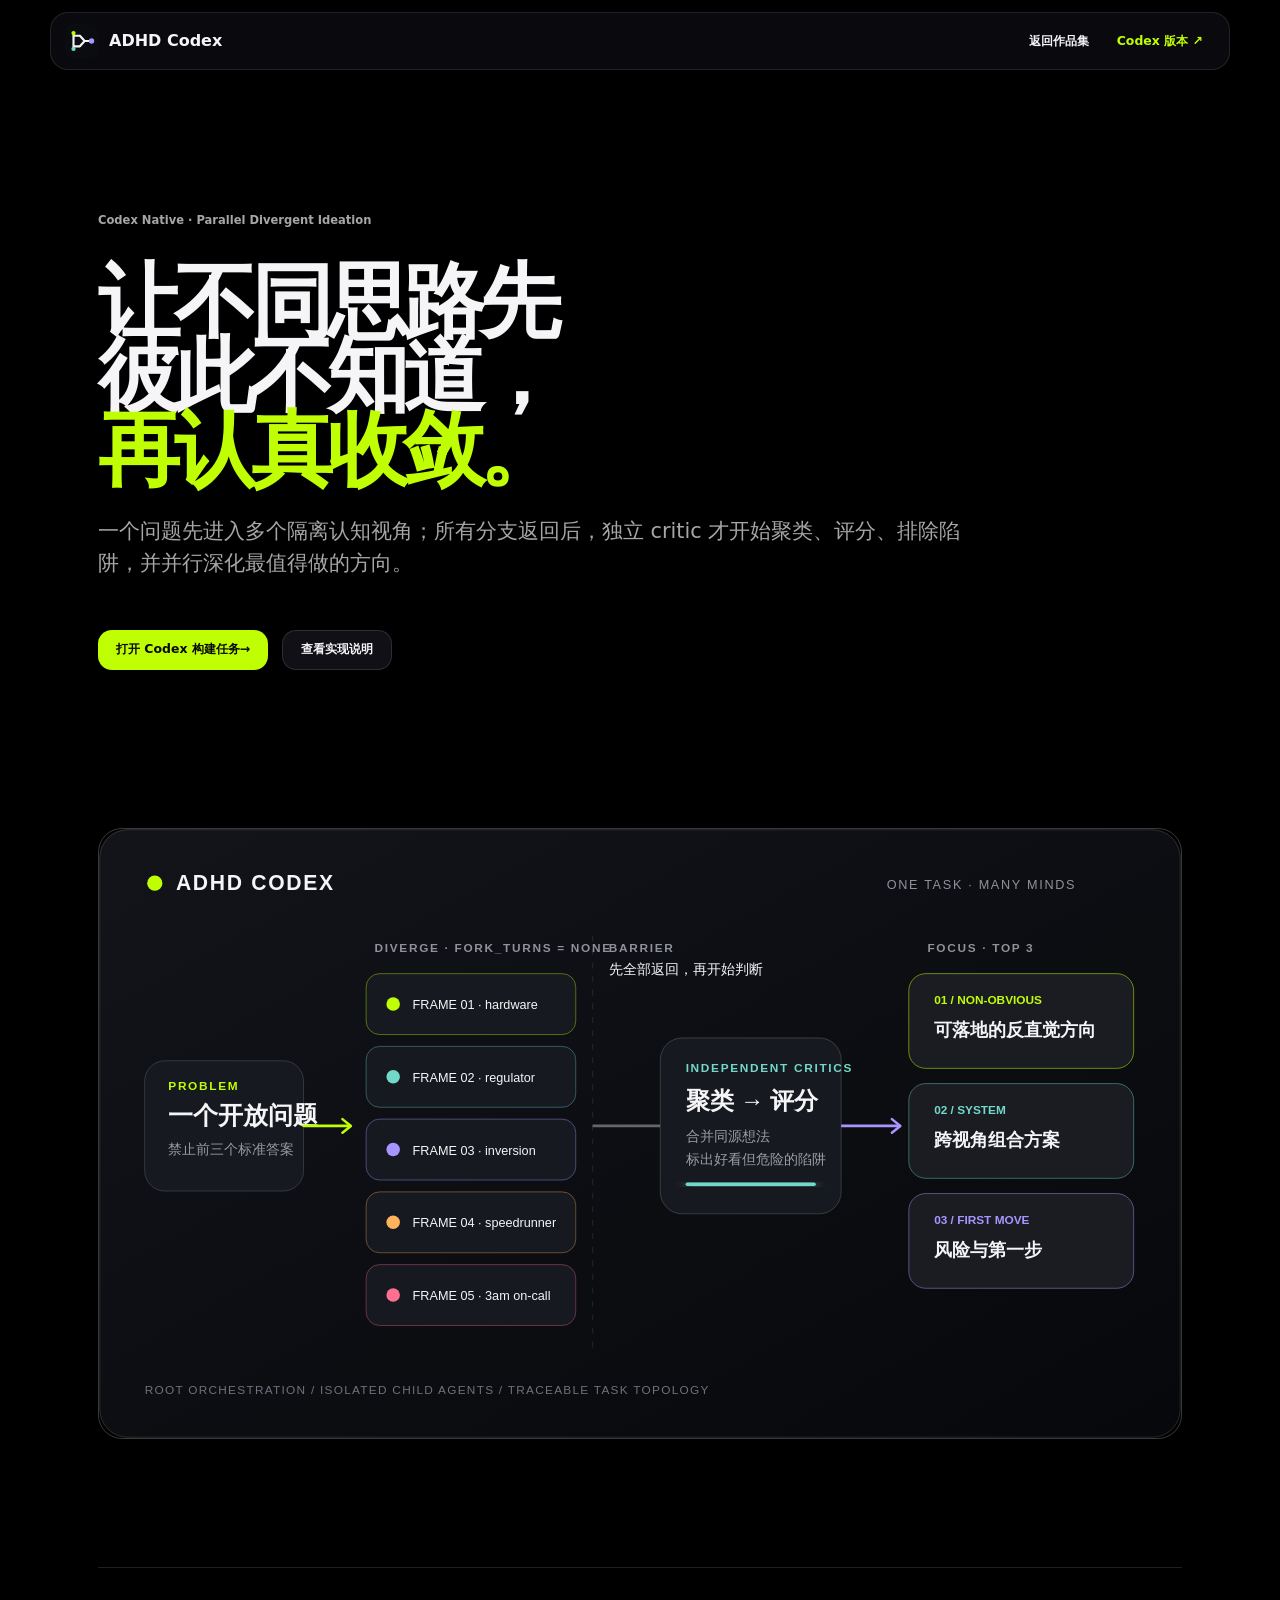
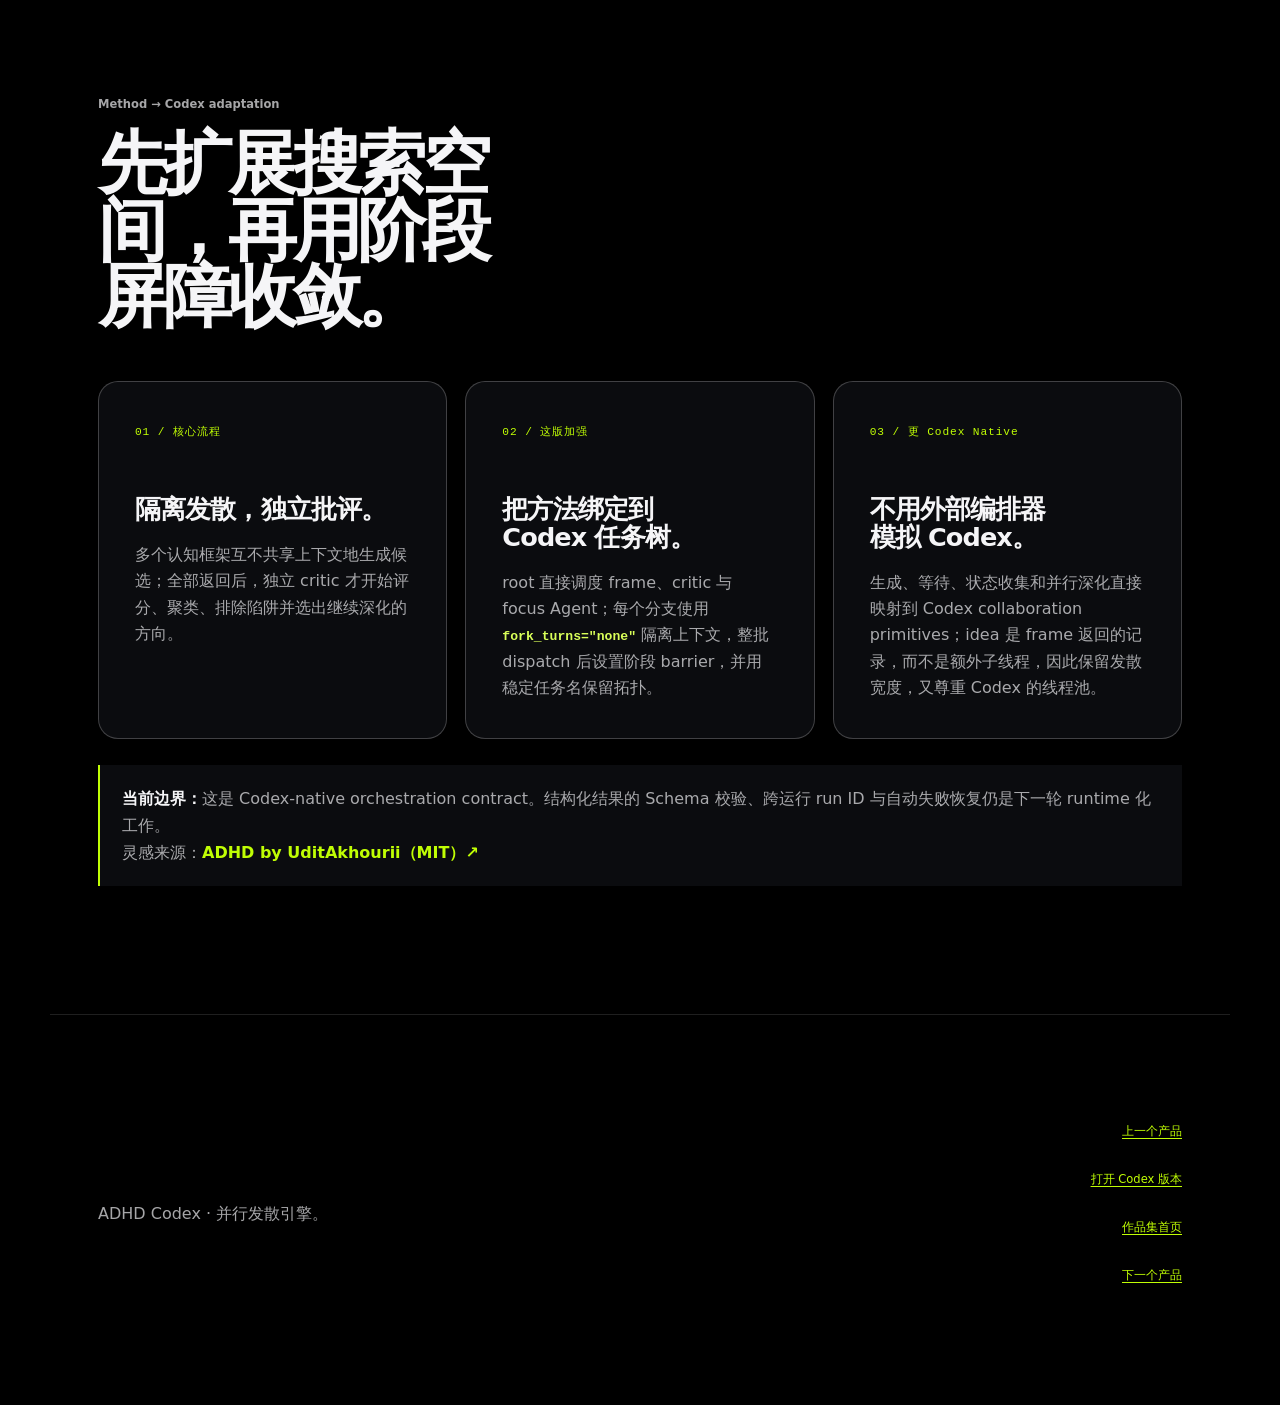
==== adhd-codex.html @ 8009f8e0 "Add ADHD Codex and reorder the portfolio" ====
<!doctype html>
<html lang="zh-CN">
<head>
  <meta charset="utf-8">
  <meta name="viewport" content="width=device-width, initial-scale=1">
  <meta name="description" content="ADHD Codex：把并行发散方法绑定到 Codex collaboration runtime 的原生 Skill。">
  <meta name="theme-color" content="#000000">
  <title>ADHD Codex｜并行发散引擎</title>
  <link rel="icon" href="assets/adhd-codex-logo.svg" type="image/svg+xml">
  <link rel="stylesheet" href="assets/portfolio-home.css?v=portfolio-adhd-1">
</head>
<body class="product-detail-page skill-product-page" data-story-product="adhd-codex">
  <a class="skip-link" href="#main-content">跳到主要内容</a>
  <header class="site-header" aria-label="主导航">
    <a class="product-brand" href="index.html#adhd-codex"><img src="assets/adhd-codex-logo.svg" width="34" height="34" alt=""><span>ADHD Codex</span></a>
    <nav class="site-nav"><a href="index.html#adhd-codex">返回作品集</a><a class="detail-launch" href="codex://threads/019fb10e-864d-7830-8f94-5d5882bc6954">Codex 版本 ↗</a></nav>
  </header>

  <main class="product-detail-main" id="main-content" tabindex="-1">
    <section class="product-detail-hero">
      <p class="section-index">Codex Native · Parallel Divergent Ideation</p>
      <h1>让不同思路先彼此不知道，<em>再认真收敛。</em></h1>
      <p class="product-detail-lead">一个问题先进入多个隔离认知视角；所有分支返回后，独立 critic 才开始聚类、评分、排除陷阱，并并行深化最值得做的方向。</p>
      <div class="product-detail-actions"><a class="primary-action" href="codex://threads/019fb10e-864d-7830-8f94-5d5882bc6954">打开 Codex 构建任务 <span aria-hidden="true">→</span></a><a class="secondary-action" href="#origin">查看实现说明</a></div>
    </section>

    <section class="skill-detail-visual-wrap" aria-label="ADHD Codex 运行拓扑">
      <img class="skill-detail-visual" src="assets/products/adhd-codex-product.svg" width="1280" height="720" alt="一个问题被分发到五个隔离认知视角，再由独立 critic 聚类评分并深化 Top 3 的运行拓扑">
    </section>

    <section class="product-shot-sequence" id="origin" aria-labelledby="adhd-origin-title">
      <p class="section-index">Method → Codex adaptation</p>
      <h2 id="adhd-origin-title">先扩展搜索空间，再用阶段屏障收敛。</h2>
      <div class="skill-principle-grid">
        <article class="skill-principle-card"><span>01 / 核心流程</span><h3>隔离发散，独立批评。</h3><p>多个认知框架互不共享上下文地生成候选；全部返回后，独立 critic 才开始评分、聚类、排除陷阱并选出继续深化的方向。</p></article>
        <article class="skill-principle-card"><span>02 / 这版加强</span><h3>把方法绑定到 Codex 任务树。</h3><p>root 直接调度 frame、critic 与 focus Agent；每个分支使用 <code>fork_turns="none"</code> 隔离上下文，整批 dispatch 后设置阶段 barrier，并用稳定任务名保留拓扑。</p></article>
        <article class="skill-principle-card"><span>03 / 更 Codex Native</span><h3>不用外部编排器模拟 Codex。</h3><p>生成、等待、状态收集和并行深化直接映射到 Codex collaboration primitives；idea 是 frame 返回的记录，而不是额外子线程，因此保留发散宽度，又尊重 Codex 的线程池。</p></article>
      </div>
      <p class="adaptation-boundary"><strong>当前边界：</strong>这是 Codex-native orchestration contract。结构化结果的 Schema 校验、跨运行 run ID 与自动失败恢复仍是下一轮 runtime 化工作。<br><span>灵感来源：<a class="inline-source-link" href="https://github.com/UditAkhourii/adhd" target="_blank" rel="noreferrer">ADHD by UditAkhourii（MIT）↗</a></span></p>
    </section>
  </main>

  <footer class="site-footer compact-footer"><p>ADHD Codex · 并行发散引擎。</p><nav class="footer-links"><a href="goal-signal.html">上一个产品</a><a href="codex://threads/019fb10e-864d-7830-8f94-5d5882bc6954">打开 Codex 版本</a><a href="index.html#adhd-codex">作品集首页</a><a href="sculptor-skill.html">下一个产品</a></nav></footer>
</body>
</html>
---- assets/portfolio-home.css ----
:root {
  color-scheme: light;
  --bg: #d8e9f5;
  --bg-soft: #c7dce9;
  --surface: rgba(239, 247, 251, 0.82);
  --surface-solid: #f5fafc;
  --fg: #161813;
  --muted: #4e5a60;
  --line: rgba(22, 24, 19, 0.18);
  --line-strong: rgba(22, 24, 19, 0.46);
  --acid: #c9f43a;
  --cobalt: #5367f2;
  --coral: #ef6b55;
  --amber: #f1bd43;
  --danger: #b34232;
  --shadow: 0 24px 70px rgba(27, 29, 23, 0.13);
  --grid-max: 1480px;
  --gutter: clamp(16px, 2.2vw, 34px);
  --header-height: 72px;
  --font-display: "PingFang SC", "Microsoft YaHei", "Arial Narrow", "Avenir Next Condensed", "Helvetica Neue", Arial, sans-serif;
  --font-body: "PingFang SC", "Microsoft YaHei", "Avenir Next", "Helvetica Neue", Arial, sans-serif;
  --font-mono: "SFMono-Regular", "PingFang SC", Consolas, "Liberation Mono", monospace;
  --ease-out: cubic-bezier(0.22, 1, 0.36, 1);
}

html[data-theme="dark"] {
  color-scheme: dark;
  --bg: #11140f;
  --bg-soft: #1a1e17;
  --surface: rgba(24, 29, 22, 0.82);
  --surface-solid: #191d16;
  --fg: #f1f0e9;
  --muted: #b1b6aa;
  --line: rgba(241, 240, 233, 0.17);
  --line-strong: rgba(241, 240, 233, 0.48);
  --acid: #c0fe04;
  --cobalt: #7e8dff;
  --coral: #ff8068;
  --amber: #ffd26a;
  --danger: #ff9b87;
  --shadow: 0 24px 80px rgba(0, 0, 0, 0.38);
}

*,
*::before,
*::after {
  box-sizing: border-box;
}

html {
  min-width: 320px;
  scroll-behavior: smooth;
  scroll-padding-top: calc(var(--header-height) + 24px);
}

body {
  min-width: 320px;
  min-height: 100vh;
  margin: 0;
  overflow-x: clip;
  background: var(--bg);
  color: var(--fg);
  font-family: var(--font-body);
  font-size: 16px;
  line-height: 1.6;
  -webkit-font-smoothing: antialiased;
  text-rendering: optimizeLegibility;
}

body::before {
  position: fixed;
  z-index: -1;
  inset: 0;
  background-image:
    linear-gradient(var(--line) 1px, transparent 1px),
    linear-gradient(90deg, var(--line) 1px, transparent 1px);
  background-size: 8.333vw 8.333vw;
  content: "";
  opacity: 0.34;
  pointer-events: none;
}

a {
  color: inherit;
  text-decoration-thickness: 1px;
  text-underline-offset: 0.24em;
}

button {
  border: 0;
  background: transparent;
  color: inherit;
  font: inherit;
}

button,
a {
  touch-action: manipulation;
}

a:focus-visible,
button:focus-visible {
  outline: 3px solid var(--cobalt);
  outline-offset: 3px;
}

img {
  display: block;
  max-width: 100%;
}

h1,
h2,
h3,
p {
  margin-top: 0;
}

h1,
h2,
h3 {
  text-wrap: balance;
}

p,
li {
  text-wrap: pretty;
}

.skip-link {
  position: fixed;
  z-index: 100;
  top: 10px;
  left: 10px;
  min-height: 44px;
  padding: 10px 14px;
  background: var(--fg);
  color: var(--bg);
  font-family: var(--font-mono);
  transform: translateY(-140%);
  transition: transform 160ms var(--ease-out);
}

.skip-link:focus {
  transform: translateY(0);
}

.effect-layer {
  position: fixed;
  z-index: 0;
  inset: 0;
  overflow: hidden;
  pointer-events: none;
}

#evidence-canvas {
  display: block;
  width: 100%;
  height: 100%;
  opacity: 0.58;
  transition: opacity 400ms ease;
}

.loading-overlay {
  position: fixed;
  z-index: 90;
  inset: 0;
  display: grid;
  place-content: center;
  gap: 12px;
  background: var(--bg);
  color: var(--fg);
  transition: opacity 360ms var(--ease-out), visibility 360ms ease;
}

.loading-overlay.is-hidden {
  visibility: hidden;
  opacity: 0;
}

.loading-label {
  font-family: var(--font-mono);
  font-size: 0.7rem;
  letter-spacing: 0.12em;
  text-transform: uppercase;
}

.loading-track {
  display: block;
  width: min(190px, 52vw);
  height: 7px;
  overflow: hidden;
  background: var(--line);
}

.loading-track > span {
  display: block;
  width: 0;
  height: 100%;
  background: var(--fg);
  transition: width 480ms var(--ease-out);
}

.site-header,
main,
.site-footer {
  position: relative;
  z-index: 2;
}

.site-header {
  position: fixed;
  z-index: 50;
  top: 0;
  left: 50%;
  display: grid;
  width: min(100%, var(--grid-max));
  min-height: var(--header-height);
  grid-template-columns: auto minmax(0, 1fr) auto;
  gap: 18px;
  align-items: start;
  padding: 12px var(--gutter);
  background: linear-gradient(180deg, color-mix(in srgb, var(--bg) 82%, transparent), transparent);
  transform: translateX(-50%);
  pointer-events: none;
}

.brand,
.site-nav,
.hud {
  pointer-events: auto;
}

.brand,
.site-nav a,
.hud-button,
.hud-readout,
.primary-action,
.secondary-action {
  min-height: 44px;
  font-family: var(--font-mono);
  font-size: 0.73rem;
  font-weight: 700;
  letter-spacing: 0.08em;
  line-height: 1.2;
  text-transform: uppercase;
}

.brand {
  display: inline-flex;
  gap: 9px;
  align-items: center;
  padding: 12px 10px;
  text-decoration: none;
}

.brand-signal {
  width: 9px;
  height: 9px;
  background: var(--acid);
  border: 1px solid var(--fg);
  border-radius: 50%;
  box-shadow: 0 0 0 5px color-mix(in srgb, var(--acid) 22%, transparent);
}

.brand-logo {
  width: 28px;
  height: 28px;
  flex: 0 0 auto;
  border-radius: 8px;
}

.site-nav,
.hud {
  display: flex;
  flex-wrap: wrap;
  gap: 4px;
}

.site-nav {
  justify-content: center;
}

.site-nav a,
.hud-button,
.hud-readout {
  display: inline-flex;
  align-items: center;
  justify-content: center;
  padding: 11px 10px;
  text-decoration: none;
}

.hud {
  justify-content: flex-end;
}

.hud-readout {
  color: var(--muted);
  white-space: nowrap;
}

.dotted-frame {
  position: relative;
}

.dotted-frame::before {
  position: absolute;
  inset: 0;
  border: 1px dashed transparent;
  content: "";
  pointer-events: none;
  transition: border-color 180ms ease, background-color 180ms ease;
}

.dotted-frame:focus-visible::before {
  border-color: var(--line-strong);
}

main {
  width: min(100%, var(--grid-max));
  margin-inline: auto;
  padding-inline: var(--gutter);
}

.hero,
.truth-section,
.projects-section,
.capability-section,
.method-section,
.boundary-section {
  content-visibility: auto;
  contain-intrinsic-size: auto 980px;
}

.hero {
  position: relative;
  display: grid;
  min-height: 100svh;
  grid-template-columns: repeat(12, minmax(0, 1fr));
  height: 100svh;
  min-height: 780px;
  grid-template-rows: minmax(200px, 24vh) minmax(300px, 34vh) minmax(210px, 1fr) 28px;
  gap: 0 16px;
  padding-top: calc(var(--header-height) + 14px);
  padding-bottom: 12px;
  border-bottom: 1px solid var(--line-strong);
}

.hero-top-grid {
  display: grid;
  grid-column: 1 / -1;
  grid-row: 1;
  grid-template-columns: repeat(12, minmax(0, 1fr));
  gap: 16px;
  padding-top: 12px;
  border-bottom: 1px solid var(--line);
}

.hero-role {
  grid-column: 1 / span 4;
}

.hero-principle {
  grid-column: 5 / span 4;
}

.hero-intro {
  grid-column: 9 / -1;
}

.hero-role-title {
  margin: 0;
  font-size: clamp(1.25rem, 2vw, 2rem);
  font-weight: 700;
  letter-spacing: -0.04em;
  line-height: 1.08;
}

.hero-principle p,
.hero-intro > p {
  max-width: 34ch;
  margin: 0;
  font-family: var(--font-mono);
  font-size: clamp(0.76rem, 1.15vw, 1rem);
  line-height: 1.48;
}

.hero-facts {
  display: flex;
  flex-wrap: wrap;
  gap: 6px 12px;
  margin-top: 18px;
  font-family: var(--font-mono);
  font-size: 0.62rem;
  font-weight: 800;
  letter-spacing: 0.06em;
  text-transform: uppercase;
}

.hero-object-label {
  display: flex;
  grid-column: 5 / span 4;
  grid-row: 2;
  align-self: start;
  justify-content: space-between;
  padding-top: 10px;
  color: var(--muted);
  font-family: var(--font-mono);
  font-size: 0.58rem;
  letter-spacing: 0.07em;
  text-transform: uppercase;
}

.hero-manifesto {
  grid-column: 1 / span 7;
  grid-row: 3;
  align-self: start;
  padding-top: 0;
}

.hero-manifesto h1 {
  max-width: none;
  margin-top: 12px;
  font-size: clamp(4.8rem, 7.1vw, 7.3rem);
  line-height: 0.76;
}

.hero-manifesto h1 em {
  color: var(--acid);
  font-style: normal;
}

.hero-action-row {
  position: absolute;
  right: 0;
  bottom: 42px;
  display: block;
  margin: 0;
}

.hero-action-row > p {
  display: none;
}

.hero-action-row .hero-actions {
  margin: 0;
}

.hero-foot {
  display: flex;
  grid-column: 1 / -1;
  grid-row: 4;
  justify-content: space-between;
  align-items: end;
  padding-top: 6px;
  color: var(--muted);
  font-family: var(--font-mono);
  font-size: 0.58rem;
  letter-spacing: 0.08em;
  text-transform: uppercase;
}

.eyebrow,
.section-index,
.evidence-id,
.project-topline,
.capability-card > span,
.method-list > li > span,
.truth-label {
  font-family: var(--font-mono);
  text-transform: uppercase;
}

.eyebrow,
.section-index {
  margin-bottom: 18px;
  color: var(--muted);
  font-size: 0.72rem;
  font-weight: 700;
  letter-spacing: 0.1em;
  line-height: 1.45;
}

.evidence-line {
  display: flex;
  flex-wrap: wrap;
  gap: 7px;
  align-items: center;
}

.truth-label,
.evidence-id {
  display: inline-flex;
  min-height: 30px;
  align-items: center;
  padding: 6px 9px;
  border: 1px solid var(--line);
  font-size: 0.62rem;
  font-weight: 800;
  letter-spacing: 0.08em;
  line-height: 1.2;
}

.truth-label[data-kind="verified"] {
  background: var(--acid);
  border-color: var(--fg);
  color: #161813;
}

.truth-label[data-kind="synthetic"] {
  background: var(--cobalt);
  border-color: var(--cobalt);
  color: white;
}

.truth-label[data-kind="limitation"] {
  background: color-mix(in srgb, var(--coral) 18%, var(--surface-solid));
  border-color: var(--coral);
  color: var(--fg);
}

.evidence-id {
  color: var(--muted);
}

h1,
h2,
.footer-title {
  margin-bottom: 0;
  font-family: var(--font-display);
  font-weight: 900;
  letter-spacing: -0.065em;
  line-height: 0.86;
  text-transform: uppercase;
}

h1 {
  max-width: 14ch;
  font-size: clamp(4.2rem, 8.7vw, 9.5rem);
}

h2 {
  max-width: 12ch;
  font-size: clamp(3rem, 7.2vw, 7.4rem);
}

h3 {
  margin-bottom: 0;
  font-family: var(--font-display);
  font-size: clamp(1.55rem, 2.5vw, 2.4rem);
  letter-spacing: -0.04em;
  line-height: 0.98;
  text-transform: uppercase;
}

.hero-actions,
.boundary-links {
  display: flex;
  flex-wrap: wrap;
  gap: 10px;
  margin-top: 26px;
}

.primary-action,
.secondary-action {
  display: inline-flex;
  align-items: center;
  padding: 12px 15px;
  text-decoration: none;
}

.primary-action {
  background: var(--fg);
  color: var(--bg);
}

.secondary-action {
  background: var(--acid);
  border: 1px solid var(--fg);
  color: #161813;
  backdrop-filter: blur(12px);
}

.truth-section,
.projects-section,
.capability-section,
.method-section,
.boundary-section {
  display: grid;
  grid-template-columns: repeat(12, minmax(0, 1fr));
  gap: 16px;
  padding-block: clamp(90px, 13vw, 190px);
  border-bottom: 1px solid var(--line-strong);
}

.section-heading {
  grid-column: 1 / span 6;
}

.section-heading > p:last-child {
  max-width: 60ch;
  margin: 26px 0 0;
  color: var(--muted);
  font-size: 1.05rem;
}

.truth-grid {
  display: grid;
  grid-column: 7 / -1;
  grid-template-columns: repeat(3, minmax(0, 1fr));
  gap: 10px;
}

.truth-card {
  min-height: 260px;
  padding: 16px;
  background: var(--surface);
  border-top: 1px solid var(--line-strong);
  backdrop-filter: blur(14px);
}

.truth-card h3 {
  margin-top: 38px;
  font-size: 1.35rem;
}

.truth-card p {
  margin: 14px 0 0;
  color: var(--muted);
  font-size: 0.9rem;
}

.project-heading {
  grid-column: 1 / span 7;
}

.project-grid {
  display: grid;
  grid-column: 1 / -1;
  grid-template-columns: repeat(12, minmax(0, 1fr));
  gap: clamp(18px, 3.2vw, 44px) 16px;
  margin-top: 46px;
}

.project-card {
  --tilt-x: 0deg;
  --tilt-y: 0deg;
  --lift: 0px;
  grid-column: span 6;
  overflow: hidden;
  background: color-mix(in srgb, var(--surface-solid) 88%, transparent);
  border-top: 1px solid var(--line-strong);
  box-shadow: var(--shadow);
  transform: perspective(1100px) rotateX(var(--tilt-x)) rotateY(var(--tilt-y)) translateY(var(--lift));
  transform-style: preserve-3d;
  transition: transform 240ms var(--ease-out), border-color 180ms ease;
  backdrop-filter: blur(16px);
}

.project-card:nth-child(2),
.project-card:nth-child(4) {
  margin-top: 0;
}

.project-card[data-group="0"] { --project-color: var(--acid); }
.project-card[data-group="1"] { --project-color: var(--cobalt); }
.project-card[data-group="2"] { --project-color: var(--coral); }
.project-card[data-group="3"] { --project-color: var(--amber); }

.project-image-link {
  display: block;
  overflow: hidden;
  aspect-ratio: 16 / 10;
  background: var(--bg-soft);
}

.project-image-link img {
  width: 100%;
  height: 100%;
  object-fit: cover;
  transition: transform 520ms var(--ease-out), filter 300ms ease;
}

.project-body {
  position: relative;
  padding: clamp(18px, 2.8vw, 36px);
  border-top: 7px solid var(--project-color);
}

.project-topline {
  display: flex;
  justify-content: space-between;
  gap: 12px;
  margin-bottom: 24px;
  color: var(--muted);
  font-size: 0.68rem;
  font-weight: 800;
  letter-spacing: 0.07em;
}

.project-node {
  color: var(--fg);
  white-space: nowrap;
}

.project-repo {
  margin: 0 0 8px;
  color: var(--muted);
  font-family: var(--font-mono);
  font-size: 0.66rem;
  letter-spacing: 0.04em;
}

.project-question {
  max-width: 56ch;
  margin: 20px 0 16px;
  font-size: 1.08rem;
  font-weight: 700;
  line-height: 1.45;
}

.project-body > p:not(.project-question) {
  max-width: 62ch;
  margin: 18px 0 0;
  color: var(--muted);
}

.project-proof {
  margin: 24px 0 0;
  border-top: 1px solid var(--line);
}

.project-proof > div {
  display: grid;
  grid-template-columns: 108px minmax(0, 1fr);
  gap: 14px;
  padding-block: 13px;
  border-bottom: 1px solid var(--line);
}

.project-proof dt {
  font-family: var(--font-mono);
  font-size: 0.65rem;
  font-weight: 800;
  letter-spacing: 0.08em;
  text-transform: uppercase;
}

.project-proof dd {
  margin: 0;
  color: var(--muted);
  font-size: 0.88rem;
  line-height: 1.48;
}

.project-proof > div:first-child dd {
  color: var(--fg);
  font-weight: 700;
}

.project-body .project-boundary {
  margin-top: 18px;
  padding: 4px 0 4px 12px;
  background: transparent;
  border-left: 2px solid var(--line-strong);
  color: var(--muted);
  font-size: 0.8rem;
  line-height: 1.45;
}

.project-boundary strong {
  color: var(--fg);
  font-family: var(--font-mono);
  font-size: 0.68rem;
  letter-spacing: 0.07em;
  text-transform: uppercase;
}

.project-link,
.text-link {
  display: inline-flex;
  min-height: 44px;
  align-items: center;
  gap: 10px;
  margin-top: 22px;
  font-family: var(--font-mono);
  font-size: 0.74rem;
  font-weight: 800;
  letter-spacing: 0.06em;
  text-transform: uppercase;
}

.capability-grid {
  display: grid;
  grid-column: 7 / -1;
  grid-template-columns: repeat(2, minmax(0, 1fr));
  gap: 1px;
  background: var(--line-strong);
  border: 1px solid var(--line-strong);
}

.capability-card {
  display: flex;
  min-height: 360px;
  flex-direction: column;
  padding: 20px;
  background: var(--surface-solid);
}

.capability-card > span {
  color: var(--muted);
  font-size: 0.66rem;
  font-weight: 800;
  letter-spacing: 0.1em;
}

.capability-card h3 {
  margin-top: 38px;
  font-size: 1.55rem;
}

.capability-card .decision-signal {
  margin: 14px 0 0;
  color: var(--muted);
}

.proof-links {
  display: flex;
  flex-wrap: wrap;
  gap: 8px 14px;
  margin-top: 22px;
}

.proof-links a {
  display: inline-flex;
  min-height: 40px;
  align-items: center;
  font-family: var(--font-mono);
  font-size: 0.68rem;
  font-weight: 800;
  letter-spacing: 0.06em;
  text-transform: uppercase;
}

.capability-card .proof-boundary {
  margin: auto 0 0;
  padding-top: 20px;
  border-top: 1px solid var(--line);
  color: var(--muted);
  font-size: 0.76rem;
  line-height: 1.45;
}

.proof-boundary strong {
  color: var(--fg);
  font-family: var(--font-mono);
  font-size: 0.66rem;
  letter-spacing: 0.07em;
  text-transform: uppercase;
}

.capability-section > .text-link {
  grid-column: 7 / -1;
  justify-self: start;
}

.method-section .section-heading,
.boundary-section .section-heading {
  position: sticky;
  top: calc(var(--header-height) + 40px);
  align-self: start;
}

.method-list {
  grid-column: 7 / -1;
  margin: 0;
  padding: 0;
  border-top: 1px solid var(--line-strong);
  list-style: none;
}

.method-list li {
  display: grid;
  grid-template-columns: 72px 1fr;
  gap: 16px;
  padding-block: 24px;
  border-bottom: 1px solid var(--line-strong);
}

.method-list > li > span {
  color: var(--muted);
  font-size: 0.72rem;
  letter-spacing: 0.08em;
}

.method-list strong {
  font-size: 1.08rem;
}

.method-list p {
  margin: 6px 0 0;
  color: var(--muted);
}

.boundary-copy {
  grid-column: 7 / -1;
}

.boundary-statement {
  margin-bottom: 24px;
  padding: 22px;
  background: color-mix(in srgb, var(--coral) 18%, var(--surface-solid));
  border-left: 8px solid var(--coral);
  font-size: clamp(1.2rem, 2.4vw, 1.8rem);
  font-weight: 800;
  line-height: 1.25;
}

.boundary-copy > p:not(.boundary-statement) {
  max-width: 68ch;
  color: var(--muted);
}

.site-footer {
  display: grid;
  width: min(100%, var(--grid-max));
  grid-template-columns: minmax(0, 1fr) auto;
  gap: 30px;
  align-items: end;
  margin-inline: auto;
  padding: clamp(80px, 12vw, 170px) var(--gutter) 44px;
}

.footer-title {
  max-width: 9ch;
  font-size: clamp(3.6rem, 8vw, 7.8rem);
}

.site-footer p:not(.footer-title) {
  max-width: 62ch;
  margin: 22px 0 0;
  color: var(--muted);
}

.footer-links {
  display: grid;
  gap: 8px;
  justify-items: end;
  font-family: var(--font-mono);
  font-size: 0.72rem;
  text-transform: uppercase;
}

.footer-links a {
  display: inline-flex;
  min-width: 40px;
  min-height: 40px;
  align-items: center;
}

.reveal-block {
  opacity: 1;
}

.js .reveal-block {
  opacity: 0;
  transform: translateY(34px);
  transition: opacity 760ms var(--ease-out), transform 760ms var(--ease-out);
}

.js .reveal-block.is-visible {
  opacity: 1;
  transform: translateY(0);
}

/* Recruiter-first hero: direct decisions and artifacts lead; motion stays secondary. */
.hero {
  height: 100svh;
  min-height: 820px;
  grid-template-rows: minmax(156px, 19vh) minmax(0, 1fr) 28px;
}

.hero-top-grid {
  grid-row: 1;
}

.hero-object-label {
  grid-column: 8 / -1;
  grid-row: 2;
  align-self: start;
}

.hero-manifesto {
  z-index: 2;
  grid-column: 1 / span 7;
  grid-row: 2;
  align-self: center;
  padding: 28px 0 40px;
}

.hero-manifesto h1 {
  max-width: 8.2ch;
  margin-top: 0;
  font-size: clamp(4.35rem, 6.4vw, 6.7rem);
  line-height: 0.82;
}

.hero-manifesto h1 em {
  white-space: nowrap;
}

@media (min-width: 861px) {
  html[lang="zh-CN"] .hero-manifesto h1 {
    max-width: 7em;
    font-size: clamp(4rem, 5.6vw, 5.8rem);
  }
}

.hero-deck {
  max-width: 54ch;
  margin: 26px 0 0;
  color: var(--muted);
  font-size: clamp(0.96rem, 1.25vw, 1.12rem);
}

.hero-manifesto .hero-actions {
  margin-top: 26px;
}

.hero-case-docket {
  z-index: 3;
  grid-column: 8 / -1;
  grid-row: 2;
  align-self: center;
  overflow: hidden;
  background: var(--surface-solid);
  border: 1px solid var(--line-strong);
  box-shadow: var(--shadow);
}

.hero-docket-head {
  display: flex;
  min-height: 44px;
  justify-content: space-between;
  gap: 14px;
  align-items: center;
  padding: 11px 14px;
  border-bottom: 1px solid var(--line-strong);
  color: var(--muted);
  font-family: var(--font-mono);
  font-size: 0.62rem;
  font-weight: 800;
  letter-spacing: 0.08em;
  text-transform: uppercase;
}

.hero-case-index {
  display: grid;
}

.hero-case-index a {
  display: grid;
  min-height: 92px;
  grid-template-columns: 42px minmax(0, 1fr);
  gap: 14px;
  align-items: center;
  padding: 14px;
  border-bottom: 1px solid var(--line);
  text-decoration: none;
  transition: background-color 180ms ease, color 180ms ease;
}

.hero-case-index a:last-child {
  border-bottom: 0;
}

.hero-case-index .case-number {
  color: var(--muted);
  font-family: var(--font-mono);
  font-size: 0.72rem;
  font-weight: 800;
}

.hero-case-index strong,
.hero-case-index small {
  display: block;
}

.hero-case-index strong {
  font-family: var(--font-display);
  font-size: clamp(1.08rem, 1.5vw, 1.32rem);
  letter-spacing: -0.025em;
  line-height: 1.02;
  text-transform: uppercase;
}

.hero-case-index small {
  margin-top: 7px;
  color: var(--muted);
  font-size: 0.76rem;
  line-height: 1.35;
}

.capability-card {
  min-height: 310px;
}

@media (hover: hover) {
  .dotted-frame:hover::before {
    border-color: var(--line-strong);
  }

  .project-card:hover {
    --lift: -8px;
  }

  .project-card:hover .project-image-link img,
  .project-card:focus-within .project-image-link img {
    transform: scale(1.025);
  }

  .hero-case-index a:hover {
    background: var(--acid);
    color: #161813;
  }

  .hero-case-index a:hover small,
  .hero-case-index a:hover .case-number {
    color: #2d312a;
  }
}

@media (max-width: 1180px) {
  :root {
    --header-height: 126px;
  }

  .site-header {
    grid-template-columns: auto 1fr;
  }

  .site-nav {
    justify-content: flex-end;
  }

  .hud {
    grid-column: 1 / -1;
    justify-content: flex-start;
  }

  .hero-manifesto {
    grid-column: 1 / span 10;
  }

  .truth-grid {
    grid-template-columns: 1fr;
  }

  .truth-card {
    min-height: auto;
  }

  .truth-card h3 {
    margin-top: 24px;
  }
}

@media (max-width: 860px) {
  :root {
    --header-height: 116px;
  }

  .site-header {
    grid-template-columns: 1fr auto;
    gap: 4px 10px;
    padding-block: 12px;
  }

  .site-nav {
    display: flex;
    grid-column: 1 / -1;
    grid-row: 2;
    flex-wrap: nowrap;
    justify-content: flex-start;
    overflow-x: auto;
  }

  .site-nav a:nth-child(n + 3) {
    display: none;
  }

  .hud {
    grid-column: 2;
    grid-row: 1;
    justify-content: flex-end;
  }

  #hud-clock {
    display: none;
  }

  .pointer-readout {
    display: none;
  }

  .hero {
    min-height: 100svh;
    grid-template-rows: minmax(190px, 24vh) minmax(260px, 33vh) 1fr auto;
  }

  .hero-role {
    grid-column: 1 / span 4;
  }

  .hero-principle {
    grid-column: 5 / span 3;
  }

  .hero-intro {
    grid-column: 8 / -1;
  }

  .hero-intro > p {
    display: none;
  }

  .hero-facts {
    margin-top: 0;
  }

  .hero-manifesto {
    grid-column: 1 / -1;
  }

  .hero-manifesto h1 {
    max-width: none;
    font-size: clamp(3.8rem, 10vw, 6.8rem);
  }

  .hero-action-row {
    display: none;
  }

  .section-heading,
  .project-heading,
  .truth-grid,
  .capability-grid,
  .capability-section > .text-link,
  .method-list,
  .boundary-copy {
    grid-column: 1 / -1;
  }

  .section-heading {
    margin-bottom: 38px;
  }

  .truth-grid {
    grid-template-columns: repeat(3, minmax(0, 1fr));
  }

  .project-card {
    grid-column: 1 / -1;
  }

  .project-card:nth-child(2),
  .project-card:nth-child(4) {
    margin-top: 0;
  }

  .method-section .section-heading,
  .boundary-section .section-heading {
    position: static;
  }
}


@media (max-width: 620px) {
  body::before {
    background-size: 25vw 25vw;
  }

  #evidence-canvas {
    opacity: 0.1;
  }

  .brand,
  .site-nav a,
  .hud-button,
  .hud-readout {
    font-size: 0.64rem;
  }

  .hud-readout:first-child {
    display: none;
  }

  .hero {
    grid-template-rows: 190px minmax(300px, 38vh) auto auto;
    padding-top: calc(var(--header-height) + 10px);
  }

  .hero-top-grid {
    display: contents;
  }

  .hero-role {
    grid-column: 1 / -1;
    grid-row: 1;
    padding-top: 4px;
  }

  .hero-role-title,
  .hero-principle {
    display: none;
  }

  .hero-intro {
    grid-column: 1 / -1;
    grid-row: 3;
    align-self: end;
    padding-block: 22px;
    border-top: 1px solid var(--line);
  }

  .hero-intro > p {
    max-width: 34ch;
    font-size: 0.83rem;
  }

  .hero-facts {
    margin-top: 12px;
  }

  .hero-object-label {
    grid-column: 1 / -1;
    grid-row: 2;
  }

  .hero-manifesto {
    grid-column: 1 / -1;
    grid-row: 1;
    align-self: start;
    margin-top: 42px;
  }

  .hero-manifesto .evidence-line {
    display: none;
  }

  .hero-manifesto h1 {
    max-width: none;
    margin-top: 0;
    font-size: clamp(3rem, 13vw, 4.1rem);
    line-height: 0.86;
  }

  .hero-action-row {
    display: none;
  }

  .hero-manifesto .evidence-id {
    display: none;
  }

  h2 {
    font-size: clamp(2.8rem, 14vw, 4.9rem);
  }

  .hero-foot span:nth-child(2) {
    display: none;
  }

  .truth-section,
  .projects-section,
  .capability-section,
  .method-section,
  .boundary-section {
    padding-block: 84px;
  }

  .truth-grid,
  .capability-grid {
    grid-template-columns: 1fr;
  }

  .truth-card,
  .capability-card {
    min-height: auto;
  }

  .capability-card h3 {
    margin-top: 34px;
  }

  .project-body {
    padding: 18px;
  }

  .project-topline {
    align-items: start;
  }

  .project-node {
    display: none;
  }

  .method-list li {
    grid-template-columns: 44px 1fr;
  }

  .site-footer {
    grid-template-columns: 1fr;
  }

  .footer-links {
    justify-items: start;
  }
}

/* Homepage product visuals share one responsive composition. */
.home-product[data-visual-product] {
  grid-template-columns: minmax(0, 560px) minmax(360px, 1fr);
  gap: clamp(36px, 6vw, 96px);
}

.home-product-visual {
  display: block;
  width: 100%;
  height: auto;
  object-fit: contain;
  border: 1px solid var(--line-strong);
  border-radius: 22px;
  box-shadow: 0 28px 80px rgba(0, 0, 0, 0.42);
}

.asterflow-mark {
  display: grid;
  width: 34px;
  height: 34px;
  place-items: center;
  border-radius: 50%;
  background: #73d8c7;
  color: #071b1a;
}

.asterflow-actions {
  display: flex;
  flex-wrap: wrap;
  align-items: center;
  gap: 14px;
}

.asterflow-actions .secondary-action {
  margin-top: 30px;
}

.product-detail-actions {
  display: flex;
  flex-wrap: wrap;
  align-items: center;
  gap: 14px;
}

.product-detail-actions .secondary-action {
  margin-top: 30px;
}

.concept-boundary {
  max-width: 48em;
  margin-top: 24px;
  color: var(--muted);
  font-size: 0.75rem;
}

.asterflow-step {
  display: grid;
  width: 34px;
  height: 34px;
  flex: 0 0 auto;
  place-items: center;
  border: 1px solid rgba(115, 216, 199, 0.48);
  border-radius: 50%;
  color: #73d8c7 !important;
}

.asterflow-delivery {
  display: grid;
  grid-template-columns: minmax(0, 1fr) minmax(280px, 0.72fr);
  gap: clamp(40px, 7vw, 100px);
  padding-block: clamp(76px, 10vw, 128px);
  border-top: 1px solid var(--line);
}

.asterflow-delivery h2 {
  max-width: 12ch;
  margin-top: 16px;
  font-size: clamp(2.8rem, 5.4vw, 5.6rem);
  letter-spacing: -0.06em;
  line-height: 0.96;
}

.delivery-links {
  display: grid;
  align-content: start;
}

.delivery-links a {
  padding: 18px 0;
  border-bottom: 1px solid var(--line);
  color: inherit;
  text-decoration: none;
}

.delivery-links a:hover {
  color: #73d8c7;
}

@media (max-width: 860px) {
  .home-product[data-visual-product],
  .asterflow-delivery {
    grid-template-columns: 1fr;
  }

  .home-product-visual {
    width: min(100%, 720px);
  }
}


/* Product story pages: six visible steps; runnable products live on separate app routes. */
.product-brand {
  display: inline-flex;
  align-items: center;
  gap: 10px;
  color: inherit;
  font-weight: 720;
  text-decoration: none;
}

.product-brand img {
  width: 34px;
  height: 34px;
}

.detail-launch {
  color: var(--acid);
}

.product-detail-hero .primary-action {
  display: inline-flex;
  margin-top: 30px;
  color: #080a05;
  text-decoration: none;
}

.product-shot-sequence {
  padding-block: clamp(76px, 10vw, 128px);
  border-top: 1px solid var(--line);
}

.product-shot-sequence > h2 {
  max-width: 12ch;
  margin: 16px 0 52px;
  font-size: clamp(2.8rem, 5.4vw, 5.6rem);
  letter-spacing: -0.06em;
  line-height: 0.96;
}

.shot-grid {
  display: grid;
  grid-template-columns: repeat(2, minmax(0, 1fr));
  gap: 54px 22px;
}

.shot-card {
  min-width: 0;
}

.shot-card header {
  display: flex;
  align-items: center;
  gap: 14px;
  margin-bottom: 14px;
}

.shot-card header span {
  color: var(--muted);
  font-size: 0.68rem;
}

.shot-card h3 {
  margin: 2px 0 0;
  font-size: 1.05rem;
}

.shot-card img {
  display: block;
  width: 100%;
  aspect-ratio: 16 / 9;
  object-fit: contain;
  border: 1px solid var(--line-strong);
  border-radius: 18px;
  background: #f3f3f0;
}

.story-symbol {
  display: block;
  width: 44px;
  height: 62px;
  flex: 0 0 auto;
  background-repeat: no-repeat;
  background-size: 300% 200%;
}

.story-symbol.symbol-1 { background-position: 0 0; }
.story-symbol.symbol-2 { background-position: 50% 0; }
.story-symbol.symbol-3 { background-position: 100% 0; }
.story-symbol.symbol-4 { background-position: 0 100%; }
.story-symbol.symbol-5 { background-position: 50% 100%; }
.story-symbol.symbol-6 { background-position: 100% 100%; }
.taketrace-detail .story-symbol { background-image: url("products/taketrace-feature-symbols.png"); }
.pagetrace-detail .story-symbol { background-image: url("products/pagetrace-feature-symbols.png"); }

@media (max-width: 720px) {
  .shot-grid {
    grid-template-columns: 1fr;
  }

  .site-nav .detail-launch {
    display: inline-flex;
  }
}

.launch-wash,
.launch-next-panel {
  position: fixed;
  pointer-events: none;
}

.launch-wash {
  z-index: 102;
  display: grid;
  place-items: center;
  align-content: center;
  overflow: hidden;
  background: #c0fe04;
  color: #080a05;
  text-align: center;
  white-space: nowrap;
}

.launch-wash strong,
.launch-wash em {
  display: block;
  font-size: clamp(4rem, 10vw, 9rem);
  font-weight: 720;
  letter-spacing: -0.065em;
  line-height: 0.88;
  animation: launch-copy-in 1100ms linear forwards;
}

.launch-wash em {
  font-style: italic;
}

.launch-next-panel {
  z-index: 101;
  inset: 0;
  width: 100vw;
  height: 100vh;
  border: 0;
  background: #050506;
  transform: translateX(100vw);
  animation: launch-next-in 1000ms linear forwards;
}

body.is-launching {
  overflow: hidden;
}

body.is-launching > main,
body.is-launching > footer {
  animation: launch-current-out 1100ms linear forwards;
}

body.is-launching > .site-header {
  animation: launch-header-out 1100ms linear forwards;
}

@keyframes launch-current-out {
  0%, 50% { transform: translateX(0); }
  50% { animation-timing-function: cubic-bezier(.76, 0, .24, 1); }
  100% { transform: translateX(-100vw); }
}

@keyframes launch-header-out {
  0%, 50% { transform: translateX(-50%); }
  50% { animation-timing-function: cubic-bezier(.76, 0, .24, 1); }
  100% { transform: translateX(calc(-50% - 100vw)); }
}

@keyframes launch-next-in {
  0%, 50% { transform: translateX(100vw); }
  50% { animation-timing-function: cubic-bezier(.76, 0, .24, 1); }
  100% { transform: translateX(0); }
}

@keyframes launch-copy-in {
  0%, 30% { opacity: 0; transform: translateY(12px); }
  38%, 100% { opacity: 1; transform: translateY(0); }
}

@media (prefers-reduced-motion: reduce) {
  .launch-wash,
  .launch-next-panel {
    display: none;
  }
}

/* Product stories: two focused examples instead of a public demo workspace. */
.product-detail-page {
  background: #000;
  color: #f5f5f7;
}

.product-detail-main {
  width: min(100%, 1180px);
  margin-inline: auto;
  padding-inline: var(--gutter);
}

.product-detail-hero {
  min-height: 92svh;
  display: grid;
  align-content: center;
  padding-block: 150px 96px;
}

.product-detail-hero h1 {
  max-width: 11ch;
  margin: 18px 0 30px;
  font-size: clamp(4rem, 6.4vw, 7rem);
  font-weight: 700;
  letter-spacing: -0.07em;
  line-height: 0.9;
}

.product-detail-hero h1 em {
  color: var(--acid);
  font-style: normal;
}

.product-detail-lead {
  max-width: 42em;
  color: var(--muted);
  font-size: clamp(1.05rem, 1.7vw, 1.3rem);
}

.need-line {
  display: grid;
  grid-template-columns: 90px minmax(0, 1fr);
  max-width: 760px;
  gap: 20px;
  margin-top: 44px;
  padding-top: 22px;
  border-top: 1px solid var(--line-strong);
}

.need-line span,
.ui-prompt span,
.ui-receipt span,
.compare-board span {
  color: var(--muted);
  font-size: 0.72rem;
}

.product-flow,
.story-case,
.open-source-note {
  padding-block: clamp(78px, 10vw, 128px);
  border-top: 1px solid var(--line);
}

.product-flow h2,
.story-case h2,
.open-source-note h2 {
  max-width: 13ch;
  margin: 16px 0 24px;
  font-size: clamp(2.8rem, 5.6vw, 5.8rem);
  letter-spacing: -0.06em;
  line-height: 0.96;
}

.product-flow ol {
  display: grid;
  grid-template-columns: repeat(3, minmax(0, 1fr));
  gap: 1px;
  margin: 54px 0 0;
  padding: 0;
  list-style: none;
  background: var(--line);
}

.product-flow li {
  padding: 28px;
  background: #09090b;
}

.product-flow li span {
  display: block;
  margin-bottom: 42px;
  color: var(--acid);
  font-size: 0.72rem;
}

.product-flow li strong {
  font-size: 1.15rem;
}

.product-flow li p,
.story-case header > p:last-child,
.open-source-note > p:last-child {
  max-width: 40em;
  margin: 8px 0 0;
  color: var(--muted);
}

.story-case header {
  max-width: 820px;
}

.product-ui {
  max-width: 980px;
  margin-top: 52px;
  overflow: hidden;
  border: 1px solid var(--line-strong);
  border-radius: 24px;
  background: #0b0b0e;
}

.ui-prompt {
  padding: clamp(24px, 4vw, 42px);
  border-bottom: 1px solid var(--line);
}

.ui-prompt p {
  max-width: 34em;
  margin: 12px 0 0;
  font-size: clamp(1.2rem, 2.2vw, 1.8rem);
  line-height: 1.35;
}

.ui-steps {
  margin: 0;
  padding: 0;
  list-style: none;
}

.ui-steps li {
  display: grid;
  grid-template-columns: 140px minmax(0, 1fr) auto;
  gap: 18px;
  align-items: center;
  padding: 20px clamp(24px, 4vw, 42px);
  border-bottom: 1px solid var(--line);
}

.ui-steps li > span,
.ui-steps small {
  color: var(--muted);
  font-size: 0.76rem;
}

.ui-receipt {
  display: flex;
  justify-content: space-between;
  gap: 20px;
  padding: 20px clamp(24px, 4vw, 42px);
  background: var(--acid);
  color: #080a05;
}

.ui-receipt span {
  color: rgba(8, 10, 5, 0.62);
}

.keyword-board,
.compare-board {
  display: grid;
  gap: 10px;
  padding: clamp(24px, 4vw, 42px);
  border-bottom: 1px solid var(--line);
}

.keyword-board {
  grid-template-columns: repeat(2, minmax(0, 1fr));
}

.keyword-board span {
  padding: 14px 16px;
  border: 1px solid var(--line);
  color: var(--muted);
}

.keyword-board .is-selected {
  border-color: var(--acid);
  background: rgba(192, 254, 4, 0.08);
  color: var(--fg);
}

.compare-board {
  grid-template-columns: repeat(3, minmax(0, 1fr));
}

.compare-board div {
  display: grid;
  gap: 8px;
  padding: 18px;
  background: #111116;
}

.compare-board small {
  color: var(--muted);
}

.open-source-note {
  max-width: 820px;
}

.product-detail-page .compact-footer {
  width: min(100%, 1180px);
  margin-inline: auto;
  padding-inline: var(--gutter);
}

.product-detail-page .compact-footer a {
  color: var(--acid);
}

.screenshot-case header {
  max-width: 700px;
}

.taketrace-detail .product-detail-hero {
  min-height: auto;
  padding-bottom: 64px;
}

.real-product-shot {
  margin: 42px 0 0;
}

.real-product-shot img {
  width: 100%;
  height: auto;
  aspect-ratio: 16 / 9;
  object-fit: contain;
  border: 1px solid var(--line-strong);
  border-radius: 22px;
  background: #f5f5f7;
}

.real-product-shot figcaption {
  margin-top: 14px;
  color: var(--muted);
  font-size: 0.78rem;
}

@media (max-width: 720px) {
  .product-detail-hero {
    min-height: auto;
    padding-block: 132px 82px;
  }

  .product-detail-hero h1 {
    font-size: clamp(3.2rem, 14vw, 5.2rem);
  }

  .product-flow ol,
  .keyword-board,
  .compare-board {
    grid-template-columns: 1fr;
  }

  .ui-steps li {
    grid-template-columns: 1fr;
    gap: 4px;
  }

  .ui-receipt {
    display: grid;
    gap: 6px;
  }

  .real-product-shot img {
    border-radius: 14px;
  }
}

@media (max-width: 860px) {
  html[lang="zh-CN"] .hero-manifesto h1 {
    max-width: none;
  }

  .hero {
    height: auto;
    min-height: 100svh;
    grid-template-rows: auto auto auto auto;
    row-gap: 0;
  }

  .hero-top-grid {
    grid-row: 1;
    min-height: 172px;
  }

  .hero-manifesto {
    grid-column: 1 / -1;
    grid-row: 2;
    align-self: start;
    padding-block: 54px 42px;
  }

  .hero-manifesto h1 {
    max-width: 8.2ch;
    font-size: clamp(4rem, 10.5vw, 6.2rem);
  }

  .hero-case-docket {
    grid-column: 1 / -1;
    grid-row: 3;
    margin-bottom: 34px;
  }

  .hero-object-label {
    display: none;
  }

  .hero-foot {
    grid-row: 4;
  }
}

@media (max-width: 620px) {
  .hero {
    grid-template-rows: auto auto auto auto;
    padding-top: calc(var(--header-height) + 10px);
  }

  .hero-top-grid {
    display: grid;
    min-height: auto;
    grid-template-columns: 1fr;
    padding: 12px 0 24px;
  }

  .hero-role {
    display: block;
    grid-column: 1 / -1;
    grid-row: auto;
    padding: 0;
  }

  .hero-role-title {
    display: block;
    font-size: 1.15rem;
  }

  .hero-principle {
    display: none;
  }

  .hero-intro {
    grid-column: 1 / -1;
    grid-row: auto;
    align-self: auto;
    margin-top: 18px;
    padding: 18px 0 0;
    border-top: 1px solid var(--line);
  }

  .hero-manifesto {
    grid-row: 2;
    margin: 0;
    padding-block: 36px 34px;
  }

  .hero-manifesto h1 {
    max-width: 8.2ch;
    font-size: clamp(2.8rem, 12.4vw, 3.5rem);
    line-height: 0.84;
  }

  .hero-manifesto h1 em {
    white-space: normal;
  }

  .hero-deck {
    margin-top: 22px;
    font-size: 0.92rem;
  }

  .hero-manifesto .hero-actions {
    display: grid;
  }

  .hero-case-docket {
    grid-row: 3;
  }

  .hero-case-index a {
    min-height: 82px;
  }

  .hero-foot {
    grid-row: 4;
  }

  .project-proof > div {
    grid-template-columns: 1fr;
    gap: 5px;
  }
}

@media (prefers-reduced-motion: reduce) {
  html {
    scroll-behavior: auto;
  }

  *,
  *::before,
  *::after {
    scroll-behavior: auto !important;
    animation-duration: 0.01ms !important;
    animation-iteration-count: 1 !important;
    transition-duration: 0.01ms !important;
  }

  .js .reveal-block {
    opacity: 1;
    transform: none;
  }

  .project-card {
    transform: none;
  }
}

@media (forced-colors: active) {
  .truth-label,
  .primary-action,
  .system-readout,
  .project-card {
    border: 1px solid CanvasText;
  }

  .effect-layer {
    display: none;
  }
}

@media print {
  .effect-layer,
  .loading-overlay,
  .site-header,
  .hero-foot {
    display: none !important;
  }

  body {
    background: white;
    color: black;
  }

  main {
    max-width: none;
  }

  .hero {
    min-height: auto;
    padding-top: 40px;
  }

  .project-card,
  .system-readout,
  .truth-card {
    break-inside: avoid;
    box-shadow: none;
  }
}

/* Platform-native visual layer: calm hierarchy, responsive material, direct feedback. */
:root {
  --bg: #f5f5f7;
  --bg-soft: #e8e8ed;
  --surface: rgba(255, 255, 255, 0.72);
  --surface-solid: #ffffff;
  --fg: #1d1d1f;
  --muted: #6e6e73;
  --line: rgba(29, 29, 31, 0.1);
  --line-strong: rgba(29, 29, 31, 0.18);
  --acid: #0071e3;
  --cobalt: #5856d6;
  --coral: #ff6b5f;
  --amber: #f3a51f;
  --danger: #c9342f;
  --shadow: 0 18px 50px rgba(0, 0, 0, 0.08);
  --grid-max: 1280px;
  --header-height: 64px;
  --gutter: clamp(20px, 4vw, 48px);
  --font-display: system-ui, -apple-system, BlinkMacSystemFont, "SF Pro Display", "PingFang SC", sans-serif;
  --font-body: system-ui, -apple-system, BlinkMacSystemFont, "SF Pro Text", "PingFang SC", sans-serif;
  --ease-out: cubic-bezier(0.16, 1, 0.3, 1);
}

html[data-theme="dark"] {
  --bg: #000000;
  --bg-soft: #1c1c1e;
  --surface: rgba(34, 34, 36, 0.72);
  --surface-solid: #1c1c1e;
  --fg: #f5f5f7;
  --muted: #a1a1a6;
  --line: rgba(255, 255, 255, 0.1);
  --line-strong: rgba(255, 255, 255, 0.18);
  --acid: #2997ff;
  --cobalt: #7d7aff;
  --coral: #ff786d;
  --amber: #ffc04a;
  --shadow: 0 22px 70px rgba(0, 0, 0, 0.42);
}

body {
  background:
    radial-gradient(circle at 74% 7%, color-mix(in srgb, var(--acid) 10%, transparent), transparent 31rem),
    var(--bg);
  font-family: var(--font-body);
  line-height: 1.5;
}

body::before { display: none; }

.effect-layer {
  opacity: 0.22;
  filter: blur(10px) saturate(0.72);
  mask-image: linear-gradient(to bottom, black 0, transparent 78%);
}

#evidence-canvas { opacity: 0.45; }

.loading-overlay { background: color-mix(in srgb, var(--bg) 92%, transparent); }
.loading-track { height: 4px; border-radius: 999px; }
.loading-track > span { background: var(--acid); border-radius: inherit; }

.site-header {
  top: 12px;
  width: min(calc(100% - 28px), 1180px);
  min-height: 52px;
  grid-template-columns: auto minmax(0, 1fr) auto;
  gap: 16px;
  align-items: center;
  padding: 6px 8px 6px 14px;
  background: color-mix(in srgb, var(--surface) 92%, transparent);
  border: 1px solid color-mix(in srgb, var(--fg) 10%, transparent);
  border-radius: 20px;
  box-shadow: 0 10px 32px rgba(0, 0, 0, 0.06);
  backdrop-filter: blur(24px) saturate(180%);
}

.brand,
.site-nav a,
.hud-button,
.primary-action,
.secondary-action {
  min-height: 40px;
  border-radius: 14px;
  font-family: var(--font-body);
  font-size: 0.78rem;
  font-weight: 600;
  letter-spacing: 0;
  text-transform: none;
}

.brand { padding: 8px 10px 8px 0; }
.brand-signal { width: 8px; height: 8px; background: var(--acid); border: 0; box-shadow: none; }
.site-nav a, .hud-button { padding: 8px 12px; }
.hud-readout, #scroll-top { display: none; }
.hud-button { background: color-mix(in srgb, var(--fg) 6%, transparent); }

.dotted-frame::before { display: none; }

main { width: min(100%, var(--grid-max)); }

.hero {
  height: auto;
  min-height: 900px;
  grid-template-rows: auto auto;
  align-content: center;
  gap: 0;
  padding-top: 150px;
  padding-bottom: 90px;
  border: 0;
}

.hero-top-grid,
.hero-object-label,
.hero-foot { display: none; }

.hero-manifesto {
  grid-column: 1 / -1;
  grid-row: 1;
  align-self: center;
  padding: 0;
  text-align: center;
}

.hero-manifesto h1,
h1,
h2,
h3,
.footer-title {
  font-family: var(--font-display);
  text-transform: none;
}

.hero-manifesto h1 {
  max-width: 10.5ch;
  margin-inline: auto;
  font-size: clamp(4rem, 7.2vw, 7rem);
  font-weight: 700;
  letter-spacing: -0.058em;
  line-height: 0.94;
}

.hero-manifesto h1 em {
  color: var(--acid);
  white-space: normal;
}

.hero-deck {
  max-width: 52ch;
  margin: 30px auto 0;
  color: var(--muted);
  font-size: clamp(1.05rem, 1.5vw, 1.3rem);
  line-height: 1.48;
}

.hero-actions { justify-content: center; margin-top: 30px; }

.primary-action,
.secondary-action {
  justify-content: center;
  padding: 11px 18px;
  transition: transform 120ms ease-out, background-color 180ms ease-out;
}

.primary-action { background: var(--acid); color: #fff; }
.secondary-action { background: color-mix(in srgb, var(--surface-solid) 78%, transparent); border: 1px solid var(--line); color: var(--fg); backdrop-filter: blur(18px); }
.primary-action:active, .secondary-action:active { transform: scale(0.97); }

.hero-case-docket {
  grid-column: 1 / -1;
  grid-row: 2;
  width: 100%;
  margin-top: 72px;
  background: color-mix(in srgb, var(--surface) 88%, transparent);
  border: 1px solid var(--line);
  border-radius: 28px;
  box-shadow: var(--shadow);
  backdrop-filter: blur(28px) saturate(160%);
}

.hero-docket-head {
  min-height: 48px;
  padding: 12px 18px;
  border-bottom-color: var(--line);
  font-family: var(--font-body);
  font-size: 0.72rem;
  letter-spacing: 0;
  text-transform: none;
}

.hero-case-index { grid-template-columns: repeat(4, minmax(0, 1fr)); padding: 8px; }
.hero-case-index a {
  min-height: 120px;
  grid-template-columns: 28px minmax(0, 1fr);
  padding: 16px;
  border-right: 1px solid var(--line);
  border-bottom: 0;
  border-radius: 20px;
  transition: transform 180ms var(--ease-out), background-color 180ms ease-out;
}
.hero-case-index a:last-child { border-right: 0; }
.hero-case-index strong { font-family: var(--font-display); font-size: 1.05rem; font-weight: 650; line-height: 1.2; text-transform: none; }
.hero-case-index small { font-size: 0.74rem; }

.projects-section,
.method-section {
  display: block;
  padding-block: clamp(100px, 12vw, 160px);
  border: 0;
}

.section-heading { max-width: 760px; }
.section-heading h2 {
  max-width: 12ch;
  font-size: clamp(3rem, 5.6vw, 5.3rem);
  font-weight: 650;
  letter-spacing: -0.05em;
  line-height: 0.98;
}
.section-index, .eyebrow { font-family: var(--font-body); font-weight: 600; letter-spacing: 0; text-transform: none; }
.section-heading > p:last-child { font-size: 1.08rem; line-height: 1.55; }

.project-grid {
  grid-template-columns: repeat(2, minmax(0, 1fr));
  gap: 28px;
  margin-top: 56px;
}

.project-card {
  grid-column: auto;
  background: color-mix(in srgb, var(--surface-solid) 90%, transparent);
  border: 1px solid var(--line);
  border-radius: 30px;
  box-shadow: 0 16px 44px rgba(0, 0, 0, 0.07);
  transform: none;
  transition: transform 280ms var(--ease-out), box-shadow 280ms var(--ease-out);
  backdrop-filter: blur(20px);
}

.project-image-link { margin: 8px; border-radius: 23px; }
.project-image-link img { transition: transform 420ms var(--ease-out); }
.project-body { padding: clamp(22px, 3vw, 36px); border: 0; }
.project-topline { font-family: var(--font-body); letter-spacing: 0; text-transform: none; }
.project-repo { opacity: 0.72; }
.project-body h3 { font-size: clamp(1.8rem, 3vw, 2.7rem); font-weight: 650; letter-spacing: -0.04em; line-height: 1.06; }
.project-question { font-weight: 500; }
.project-proof { border-top-color: var(--line); }
.project-proof > div { border-bottom-color: var(--line); }
.project-proof dt, .project-boundary strong, .project-link { font-family: var(--font-body); letter-spacing: 0; text-transform: none; }
.project-body .project-boundary { padding: 14px 16px; background: color-mix(in srgb, var(--fg) 4%, transparent); border: 0; border-radius: 14px; }
.project-link { color: var(--acid); text-decoration: none; }

.method-section .section-heading { position: static; }
.method-list {
  max-width: 900px;
  margin: 56px auto 0;
  overflow: hidden;
  background: color-mix(in srgb, var(--surface-solid) 88%, transparent);
  border: 1px solid var(--line);
  border-radius: 26px;
  box-shadow: 0 12px 36px rgba(0, 0, 0, 0.05);
  backdrop-filter: blur(18px);
}
.method-list li { padding: 24px 26px; border-bottom-color: var(--line); }
.method-list > li > span { font-family: var(--font-body); letter-spacing: 0; }

.site-footer {
  width: min(100%, var(--grid-max));
  padding-top: 100px;
  border-top: 1px solid var(--line);
}
.footer-title { font-size: clamp(2.8rem, 6vw, 5.6rem); font-weight: 650; letter-spacing: -0.05em; line-height: 0.98; }
.footer-links { font-family: var(--font-body); text-transform: none; }

.js .reveal-block { transform: translateY(18px); transition: opacity 480ms var(--ease-out), transform 480ms var(--ease-out); }

@media (hover: hover) {
  .hero-case-index a:hover { background: color-mix(in srgb, var(--acid) 10%, transparent); color: var(--fg); transform: translateY(-2px); }
  .hero-case-index a:hover small, .hero-case-index a:hover .case-number { color: var(--muted); }
  .project-card:hover { transform: translateY(-5px); box-shadow: 0 24px 64px rgba(0, 0, 0, 0.11); }
}

@media (max-width: 860px) {
  :root { --header-height: 64px; }
  .site-header { grid-template-columns: minmax(0, 1fr) auto; }
  .site-nav { display: none; }
  .hud { grid-column: 2; grid-row: 1; }
  .hero { min-height: auto; grid-template-rows: auto auto; padding-top: 136px; padding-bottom: 72px; }
  .hero-manifesto { grid-column: 1 / -1; grid-row: 1; padding: 0; }
  .hero-manifesto h1 { font-size: clamp(3.5rem, 10vw, 5.6rem); }
  .hero-case-docket { grid-column: 1 / -1; grid-row: 2; margin: 56px 0 0; }
  .hero-case-index { grid-template-columns: repeat(2, minmax(0, 1fr)); }
  .hero-case-index a:nth-child(2) { border-right: 0; }
  .hero-case-index a:nth-child(-n + 2) { border-bottom: 1px solid var(--line); }
  .project-grid { grid-template-columns: 1fr; }
  .project-card { grid-column: auto; }
}

@media (max-width: 620px) {
  .site-header { width: calc(100% - 20px); top: 10px; padding-left: 12px; }
  .brand { overflow: hidden; white-space: nowrap; text-overflow: ellipsis; }
  .hero { padding-top: 112px; }
  .hero-manifesto h1 { max-width: 9ch; font-size: clamp(2.75rem, 13vw, 4rem); }
  .hero-deck { font-size: 1rem; }
  .hero-manifesto .hero-actions { display: grid; }
  .hero-case-index a { min-height: 108px; grid-template-columns: 1fr; }
  .hero-case-index .case-number { display: none; }
  .project-grid { gap: 20px; }
  .project-card { border-radius: 24px; }
  .project-image-link { border-radius: 18px; }
  .method-list li { grid-template-columns: 38px 1fr; padding: 20px; }
}

@media (prefers-reduced-transparency: reduce) {
  .site-header, .hero-case-docket, .project-card, .method-list { background: var(--surface-solid); backdrop-filter: none; }
  .effect-layer { display: none; }
}

@media (prefers-contrast: more) {
  .site-header, .hero-case-docket, .project-card, .method-list { border-color: var(--fg); }
}

/* Simpler public surface: content first, no ambient spectacle. */
.effect-layer,
.loading-overlay,
.hud { display: none !important; }

body { background: var(--bg); }

.site-header {
  top: 0;
  width: min(100%, var(--grid-max));
  grid-template-columns: minmax(0, 1fr) auto;
  padding: 10px var(--gutter);
  background: color-mix(in srgb, var(--bg) 94%, transparent);
  border: 0;
  border-bottom: 1px solid var(--line);
  border-radius: 0;
  box-shadow: none;
  backdrop-filter: blur(16px);
}

.hero {
  min-height: auto;
  padding-top: 170px;
  padding-bottom: 100px;
}

.hero-manifesto h1 { max-width: 11ch; font-size: clamp(3.4rem, 6vw, 5.8rem); }
.hero-actions { display: none; }

.hero-case-docket {
  margin-top: 64px;
  background: transparent;
  border: 0;
  border-block: 1px solid var(--line-strong);
  border-radius: 0;
  box-shadow: none;
  backdrop-filter: none;
}
.hero-docket-head { display: none; }
.hero-case-index { padding: 0; }
.hero-case-index a { min-height: 104px; border-radius: 0; }

.project-card {
  background: transparent;
  border: 0;
  border-top: 1px solid var(--line-strong);
  border-radius: 0;
  box-shadow: none;
  backdrop-filter: none;
}
.project-card:hover { box-shadow: none; }
.project-image-link { margin: 0; border-radius: 0; }
.project-body { padding-inline: 0; }
.project-repo,
.project-proof > div:nth-child(n + 2) { display: none; }
.project-body .project-boundary { padding-inline: 0; background: transparent; border-radius: 0; }

.method-list {
  background: transparent;
  border: 0;
  border-block: 1px solid var(--line-strong);
  border-radius: 0;
  box-shadow: none;
  backdrop-filter: none;
}

@media (max-width: 860px) {
  .site-header { grid-template-columns: minmax(0, 1fr); }
  .hero { padding-top: 124px; }
}

@media (max-width: 620px) {
  .site-header { width: 100%; top: 0; }
  .hero { padding-top: 112px; }
  .hero-case-index { grid-template-columns: 1fr; }
  .hero-case-index a,
  .hero-case-index a:nth-child(-n + 2) { min-height: 82px; border-right: 0; border-bottom: 1px solid var(--line); }
  .hero-case-index a:last-child { border-bottom: 0; }
}

/* Final craft pass: optical type, system color, and immediate path feedback. */
html { font-optical-sizing: auto; }

.site-header {
  border-bottom: 0;
  box-shadow: 0 1px 0 var(--line), 0 10px 24px color-mix(in srgb, var(--fg) 3%, transparent);
}

.hero-manifesto h1 {
  letter-spacing: -0.045em;
  line-height: 0.97;
}

.hero-deck { max-width: 46ch; line-height: 1.55; }

.hero-case-index a {
  position: relative;
  padding-right: 40px;
  transform-origin: center;
  transition: background-color 160ms ease-out, transform 120ms ease-out;
}

.hero-case-index a::after {
  position: absolute;
  right: 16px;
  color: var(--muted);
  content: "›";
  font-size: 1.25rem;
  line-height: 1;
}

.hero-case-index a:active,
.project-card:active { transform: scale(0.985); }

.hero-case-index a:focus-visible { background: color-mix(in srgb, var(--acid) 8%, transparent); }

@media (hover: hover) {
  .hero-case-index a:hover { background: color-mix(in srgb, var(--fg) 4%, transparent); transform: none; }
  .hero-case-index a:hover::after { color: var(--acid); transform: translateX(2px); }
  .project-card:hover { transform: translateY(-2px); }
}

@media (prefers-color-scheme: dark) {
  :root {
    color-scheme: dark;
    --bg: #000000;
    --bg-soft: #1c1c1e;
    --surface: rgba(34, 34, 36, 0.78);
    --surface-solid: #1c1c1e;
    --fg: #f5f5f7;
    --muted: #a1a1a6;
    --line: rgba(255, 255, 255, 0.1);
    --line-strong: rgba(255, 255, 255, 0.18);
    --acid: #2997ff;
  }
}

@media (max-width: 620px) {
  .hero-manifesto h1 { font-size: clamp(2.7rem, 12vw, 3.65rem); letter-spacing: -0.04em; }
  .hero-deck { max-width: 32ch; }
  .hero-case-index a { padding-right: 44px; }
}

/* Requested material and motion: bounded, interruptible, and CSS-only. */
body {
  background:
    radial-gradient(circle at 50% 4%, color-mix(in srgb, var(--acid) 8%, transparent), transparent 30rem),
    var(--bg);
}

.site-header {
  top: 12px;
  width: min(calc(100% - 24px), 1180px);
  padding: 8px 14px;
  background: color-mix(in srgb, var(--surface) 88%, transparent);
  border: 1px solid color-mix(in srgb, var(--fg) 10%, transparent);
  border-radius: 18px;
  box-shadow: 0 10px 30px color-mix(in srgb, var(--fg) 7%, transparent);
  backdrop-filter: blur(24px) saturate(160%);
}

.hero-case-docket,
.project-card,
.method-list {
  background: color-mix(in srgb, var(--surface) 90%, transparent);
  border: 1px solid var(--line);
  border-radius: 26px;
  box-shadow: 0 16px 44px color-mix(in srgb, var(--fg) 8%, transparent);
  backdrop-filter: blur(24px) saturate(150%);
}

.hero-case-docket { padding: 8px; border-block: 1px solid var(--line); }
.hero-case-index a { border-radius: 18px; }
.project-image-link { margin: 8px; border-radius: 19px; }
.project-body { padding-inline: clamp(22px, 3vw, 34px); }
.project-body .project-boundary { padding-inline: 14px; border-radius: 12px; }
.method-list { padding-inline: 8px; }

@keyframes materialize {
  from { opacity: 0; transform: translateY(14px) scale(0.992); }
  to { opacity: 1; transform: translateY(0) scale(1); }
}

.hero-manifesto { animation: materialize 480ms var(--ease-out) both; }
.hero-case-docket { animation: materialize 520ms 80ms var(--ease-out) both; }

.project-card,
.method-list li,
.hero-case-index a {
  transition: transform 240ms var(--ease-out), background-color 160ms ease-out, box-shadow 240ms var(--ease-out);
}

@media (hover: hover) {
  .project-card:hover { transform: translateY(-5px); box-shadow: 0 24px 58px color-mix(in srgb, var(--fg) 12%, transparent); }
  .hero-case-index a:hover { background: color-mix(in srgb, var(--acid) 9%, transparent); transform: translateY(-2px); }
}

@media (max-width: 620px) {
  .site-header { width: calc(100% - 20px); top: 10px; border-radius: 16px; }
  .hero-case-docket { border-radius: 22px; }
  .hero-case-index a { border-radius: 14px; }
}

@media (prefers-reduced-transparency: reduce) {
  .site-header, .hero-case-docket, .project-card, .method-list { background: var(--surface-solid); backdrop-filter: none; }
}

/* Natural-language launcher: one choice, one prompt, one result. */
.start-main {
  width: min(100%, 1180px);
  margin-inline: auto;
  padding: 168px var(--gutter) 96px;
}

.start-intro { max-width: 780px; }
.start-intro h1 {
  margin-bottom: 26px;
  font-size: clamp(3.4rem, 7vw, 6.7rem);
  font-weight: 650;
  letter-spacing: -0.055em;
  line-height: 0.94;
}
.start-intro h1 em { color: var(--cobalt); font-style: normal; }
.start-intro > p:last-child { max-width: 46ch; color: var(--muted); font-size: 1.08rem; }

.start-workspace {
  display: grid;
  margin-top: 64px;
  overflow: hidden;
  grid-template-columns: minmax(0, 0.95fr) minmax(0, 1.05fr);
  background: color-mix(in srgb, var(--surface) 92%, transparent);
  border: 1px solid var(--line);
  border-radius: 30px;
  box-shadow: 0 24px 70px color-mix(in srgb, var(--fg) 10%, transparent);
  backdrop-filter: blur(28px) saturate(155%);
}

.start-form,
.plan-panel { min-width: 0; padding: clamp(22px, 4vw, 48px); }
.start-form { border-right: 1px solid var(--line); }
.product-picker { display: grid; margin: 0 0 32px; padding: 0; border: 0; gap: 10px; }
.product-picker legend,
.prompt-field > label,
.file-field > label { margin-bottom: 10px; font-weight: 650; }
.product-picker label { position: relative; display: block; cursor: pointer; }
.product-picker input { position: absolute; inset: 0; width: 100%; height: 100%; margin: 0; opacity: 0; cursor: pointer; }
.product-picker span {
  display: grid;
  min-height: 78px;
  padding: 16px 18px;
  border: 1px solid var(--line);
  border-radius: 17px;
  transition: border-color 140ms ease-out, background-color 140ms ease-out, transform 100ms ease-out;
}
.product-picker strong { font-size: 1.05rem; }
.product-picker small { color: var(--muted); line-height: 1.4; }
.product-picker input:checked + span { background: color-mix(in srgb, var(--cobalt) 10%, var(--surface-solid)); border-color: var(--cobalt); }
.product-picker input:focus-visible + span { outline: 3px solid var(--cobalt); outline-offset: 3px; }
.product-picker label:active span { transform: scale(0.985); }

.prompt-field,
.file-field { display: grid; margin-top: 28px; }
.prompt-field textarea,
.file-field input {
  width: 100%;
  border: 1px solid var(--line);
  border-radius: 15px;
  background: color-mix(in srgb, var(--surface-solid) 82%, transparent);
  color: var(--fg);
  font: inherit;
}
.prompt-field textarea { min-height: 148px; padding: 16px; resize: vertical; line-height: 1.55; }
.prompt-field textarea:focus,
.file-field input:focus { border-color: var(--cobalt); outline: 3px solid color-mix(in srgb, var(--cobalt) 24%, transparent); }
.file-field input { min-height: 52px; padding: 10px; }
.field-meta { display: flex; justify-content: space-between; gap: 16px; margin-top: 7px; color: var(--muted); font-size: 0.78rem; }
.file-field p,
.service-note { margin: 7px 0 0; color: var(--muted); font-size: 0.82rem; line-height: 1.45; }

.start-submit {
  display: flex;
  width: 100%;
  min-height: 54px;
  margin-top: 28px;
  padding: 14px 18px;
  justify-content: space-between;
  align-items: center;
  background: var(--fg);
  border-radius: 15px;
  color: var(--bg);
  cursor: pointer;
  font-weight: 700;
  transition: transform 100ms ease-out, opacity 140ms ease-out;
}
.start-submit:active { transform: scale(0.985); }
.start-submit:disabled { cursor: wait; opacity: 0.58; }

.plan-panel { display: grid; align-content: start; background: color-mix(in srgb, var(--fg) 2%, transparent); }
.empty-plan { display: grid; min-height: 360px; place-content: center; color: var(--muted); text-align: center; }
.empty-plan[hidden] { display: none; }
.empty-plan span { font-size: 2.5rem; }
.empty-plan p { max-width: 30ch; }
.plan-result[hidden] { display: none; }
.plan-head { display: flex; gap: 20px; justify-content: space-between; align-items: start; }
.plan-mode { margin-bottom: 4px; color: var(--cobalt); font-size: 0.78rem; font-weight: 700; }
.plan-head h2 { margin: 0; font-size: clamp(2rem, 4vw, 3rem); letter-spacing: -0.04em; }
.copy-plan { min-height: 44px; padding: 10px 12px; border: 1px solid var(--line); border-radius: 12px; cursor: pointer; }
.plan-summary { margin: 26px 0; font-size: 1.1rem; font-weight: 600; }
.plan-section { padding: 20px 0; border-top: 1px solid var(--line); }
.plan-section h3 { margin-bottom: 10px; font-size: 0.82rem; letter-spacing: 0.04em; text-transform: uppercase; }
.plan-section ol,
.plan-section ul { margin: 0; padding-left: 1.25rem; color: var(--muted); }
.plan-section li + li { margin-top: 7px; }
.plan-actions { display: flex; flex-wrap: wrap; gap: 10px; padding-top: 24px; border-top: 1px solid var(--line); }
.plan-actions .primary-action,
.plan-actions .secondary-action { display: inline-flex; min-height: 48px; padding: 13px 16px; align-items: center; border-radius: 13px; cursor: pointer; text-decoration: none; }
.plan-actions .primary-action { background: var(--fg); color: var(--bg); }
.plan-actions .secondary-action { border: 1px solid var(--line); }
.plan-actions :is(a, button):active,
.copy-plan:active { transform: scale(0.975); }

.privacy-strip {
  display: grid;
  margin-top: 22px;
  padding: 16px 20px;
  grid-template-columns: repeat(6, auto);
  gap: 10px 16px;
  align-items: baseline;
  background: color-mix(in srgb, var(--surface) 88%, transparent);
  border: 1px solid var(--line);
  border-radius: 18px;
  color: var(--muted);
  font-size: 0.8rem;
  backdrop-filter: blur(18px);
}
.privacy-strip strong { color: var(--fg); }
.compact-footer { display: flex; padding-block: 40px; justify-content: space-between; gap: 20px; align-items: center; }
.compact-footer p { margin: 0; }

@media (max-width: 860px) {
  .start-main { padding-top: 128px; }
  .start-workspace { grid-template-columns: 1fr; }
  .start-form { border-right: 0; border-bottom: 1px solid var(--line); }
  .privacy-strip { grid-template-columns: auto 1fr; }
}

@media (max-width: 620px) {
  .start-main { padding-top: 112px; }
  .start-intro h1 { font-size: clamp(2.8rem, 14vw, 4.2rem); }
  .start-workspace { margin-top: 42px; border-radius: 24px; }
  .start-form, .plan-panel { padding: 20px; }
  .field-meta { display: grid; gap: 2px; }
  .compact-footer { display: grid; }
}

@media (prefers-reduced-motion: reduce) {
  html { scroll-behavior: auto; }
  *, *::before, *::after { animation-duration: 0.01ms !important; animation-iteration-count: 1 !important; transition-duration: 0.01ms !important; }
}

@media (prefers-reduced-transparency: reduce) {
  .start-workspace, .privacy-strip { background: var(--surface-solid); backdrop-filter: none; }
}

@media (forced-colors: active) {
  .start-workspace, .privacy-strip, .product-picker span, .prompt-field textarea, .file-field input { border: 1px solid CanvasText; }
}

/* Two products on the public surface; four earlier builds remain evidence modules. */
.hero-case-index { grid-template-columns: repeat(2, minmax(0, 1fr)); }
.launch-product-grid {
  display: grid;
  margin-top: 56px;
  grid-template-columns: repeat(2, minmax(0, 1fr));
  gap: 28px;
}
.launch-product-card {
  padding: clamp(24px, 4vw, 46px);
  background: color-mix(in srgb, var(--surface) 92%, transparent);
  border: 1px solid var(--line);
  border-radius: 28px;
  box-shadow: 0 16px 44px color-mix(in srgb, var(--fg) 8%, transparent);
  backdrop-filter: blur(24px) saturate(150%);
  transition: transform 180ms var(--ease-out), box-shadow 180ms var(--ease-out);
}
.launch-product-card h3 { margin-bottom: 18px; font-size: clamp(2.5rem, 5vw, 4.7rem); letter-spacing: -0.055em; line-height: 0.95; }
.launch-product-card > p:not(.section-index) { max-width: 44ch; color: var(--muted); }
.launch-product-card ol { margin: 26px 0 30px; padding: 20px 0 20px 1.35rem; border-block: 1px solid var(--line); }
.launch-product-card li + li { margin-top: 8px; }
.launch-product-card .primary-action { display: inline-flex; min-height: 48px; padding: 13px 16px; align-items: center; gap: 28px; border-radius: 13px; text-decoration: none; }
.evidence-section { padding-top: 40px; }

@media (hover: hover) {
  .launch-product-card:hover { transform: translateY(-4px); box-shadow: 0 24px 58px color-mix(in srgb, var(--fg) 12%, transparent); }
}

.launch-product-card:active { transform: scale(0.99); }

@media (max-width: 860px) {
  .launch-product-grid { grid-template-columns: 1fr; }
}

@media (max-width: 620px) {
  .launch-product-grid { gap: 20px; }
  .launch-product-card { border-radius: 24px; }
}

@media (prefers-reduced-transparency: reduce) {
  .launch-product-card { background: var(--surface-solid); backdrop-filter: none; }
}

/* Experimental underground sound stage: depth stays peripheral so the product path remains the focus. */
:root {
  color-scheme: dark;
  --bg: #07070a;
  --bg-soft: #111118;
  --surface: rgba(22, 22, 31, 0.68);
  --surface-solid: #15151d;
  --fg: #f7f6fb;
  --muted: #aaa8b5;
  --line: rgba(255, 255, 255, 0.1);
  --line-strong: rgba(255, 255, 255, 0.18);
  --acid: #b7ff2a;
  --cobalt: #8d6cff;
  --coral: #ff5c7a;
  --amber: #ffbf47;
  --shadow: 0 24px 70px rgba(0, 0, 0, 0.42);
}

body {
  background:
    radial-gradient(circle at 52% 12%, rgba(122, 75, 255, 0.16), transparent 30rem),
    radial-gradient(circle at 12% 46%, rgba(183, 255, 42, 0.055), transparent 28rem),
    linear-gradient(145deg, #09090e 0%, #050507 48%, #0c0913 100%);
}

.site-header {
  background: rgba(15, 15, 21, 0.7);
  border-color: rgba(255, 255, 255, 0.1);
  box-shadow: 0 12px 36px rgba(0, 0, 0, 0.3);
}

.brand-signal {
  background: var(--acid);
  box-shadow: 0 0 18px rgba(183, 255, 42, 0.48);
}

.hero {
  isolation: isolate;
  overflow: hidden;
}

.sound-stage {
  position: absolute;
  z-index: 0;
  inset: 74px -10vw 8% 34%;
  overflow: hidden;
  perspective: 1100px;
  pointer-events: none;
  -webkit-mask-image: radial-gradient(ellipse 74% 78% at 56% 40%, #000 30%, transparent 82%);
  mask-image: radial-gradient(ellipse 74% 78% at 56% 40%, #000 30%, transparent 82%);
}

.sound-stage::after {
  position: absolute;
  inset: 0;
  background:
    radial-gradient(circle at 47% 35%, transparent 0 18%, rgba(7, 7, 10, 0.2) 42%, rgba(7, 7, 10, 0.82) 82%),
    linear-gradient(90deg, rgba(7, 7, 10, 0.92), transparent 38%);
  content: "";
}

.sound-object {
  position: absolute;
  top: 1%;
  right: 5%;
  width: clamp(420px, 48vw, 690px);
  aspect-ratio: 1;
  transform: rotateX(64deg) rotateZ(-18deg) translate3d(0, 0, -34px);
  transform-style: preserve-3d;
  animation: sound-arrive 1100ms var(--ease-out) both;
}

.sound-disc {
  position: absolute;
  inset: 7%;
  border: 1px solid rgba(255, 255, 255, 0.18);
  border-radius: 50%;
  background:
    radial-gradient(circle at center, transparent 0 11%, rgba(183, 255, 42, 0.74) 11.4% 12%, transparent 12.5% 19%, rgba(255, 255, 255, 0.18) 19.5% 19.8%, transparent 20.3% 100%),
    repeating-radial-gradient(circle at center, rgba(255, 255, 255, 0.13) 0 1px, transparent 1px 10px),
    conic-gradient(from 210deg, #0b0b10, #2c204a 15%, #0b0b10 28%, #3a245d 43%, #08080c 60%, #26193d 78%, #0b0b10);
  box-shadow:
    inset 0 0 80px rgba(0, 0, 0, 0.86),
    0 24px 90px rgba(87, 49, 174, 0.46),
    0 0 0 18px rgba(255, 255, 255, 0.025);
  transform: translateZ(26px);
}

.sound-disc::before,
.sound-disc::after {
  position: absolute;
  border-radius: 50%;
  content: "";
}

.sound-disc::before {
  inset: 20%;
  border: 1px solid rgba(183, 255, 42, 0.38);
  box-shadow:
    0 0 40px rgba(183, 255, 42, 0.12),
    inset 0 0 30px rgba(183, 255, 42, 0.08);
}

.sound-disc::after {
  inset: 43%;
  background: radial-gradient(circle at 38% 34%, #fff 0 3%, #c6ff55 9%, #5d25bb 42%, #110b1d 72%);
  box-shadow: 0 0 36px rgba(183, 255, 42, 0.36);
  transform: translateZ(42px);
}

.sound-core {
  position: absolute;
  z-index: 2;
  top: 42%;
  left: 42%;
  width: 16%;
  aspect-ratio: 1;
  border: 1px solid rgba(255, 255, 255, 0.28);
  border-radius: 30%;
  background: linear-gradient(145deg, rgba(255, 255, 255, 0.34), rgba(83, 35, 151, 0.8) 44%, #08080c 82%);
  box-shadow: 0 18px 42px rgba(0, 0, 0, 0.7), inset 0 1px rgba(255, 255, 255, 0.42);
  transform: translateZ(78px) rotate(24deg);
}

.sound-beam {
  position: absolute;
  z-index: 1;
  top: 12%;
  right: 8%;
  width: 70%;
  height: 2px;
  background: linear-gradient(90deg, transparent, rgba(183, 255, 42, 0.85), transparent);
  box-shadow: 0 0 24px rgba(183, 255, 42, 0.42);
  opacity: 0.62;
  transform: rotate(-28deg);
}

.sound-echo {
  position: absolute;
  border: 1px solid rgba(141, 108, 255, 0.36);
  border-radius: 50%;
  filter: blur(4px);
}

.sound-echo-one {
  right: -3%;
  bottom: 2%;
  width: 29vw;
  height: 29vw;
}

.sound-echo-two {
  top: 9%;
  left: 8%;
  width: 12vw;
  height: 12vw;
  border-color: rgba(183, 255, 42, 0.24);
  filter: blur(9px);
}

.hero-manifesto,
.hero-case-docket {
  position: relative;
  z-index: 2;
}

.hero-manifesto {
  text-shadow: 0 14px 44px rgba(0, 0, 0, 0.58);
}

.hero-manifesto h1 em {
  color: var(--acid);
  text-shadow: 0 0 32px rgba(183, 255, 42, 0.18);
}

.hero-case-docket,
.launch-product-card,
.project-card,
.method-list {
  background: rgba(18, 18, 26, 0.7);
  border-color: rgba(255, 255, 255, 0.11);
  box-shadow: 0 22px 64px rgba(0, 0, 0, 0.34);
}

.hero-case-docket {
  backdrop-filter: blur(32px) saturate(145%);
}

@keyframes sound-arrive {
  from {
    opacity: 0;
    transform: rotateX(70deg) rotateZ(-25deg) translate3d(40px, 50px, -100px) scale(0.86);
  }
  to {
    opacity: 1;
    transform: rotateX(64deg) rotateZ(-18deg) translate3d(0, 0, -34px) scale(1);
  }
}

@media (max-width: 860px) {
  .sound-stage {
    inset: 60px -28vw 30% 18%;
    opacity: 0.64;
  }

  .sound-object {
    right: -5%;
    width: min(92vw, 620px);
  }
}

@media (max-width: 620px) {
  .sound-stage {
    inset: 54px -54vw 44% 22%;
    opacity: 0.46;
  }

  .hero-manifesto {
    text-align: left;
  }

  .hero-manifesto h1,
  .hero-deck {
    margin-left: 0;
  }
}

@media (prefers-reduced-motion: reduce) {
  .sound-object {
    animation: none;
  }
}

@media (prefers-reduced-transparency: reduce) {
  .hero-case-docket,
  .launch-product-card,
  .project-card,
  .method-list {
    background: var(--surface-solid);
  }
}

/* Saint Kai identity sequence: every source frame is a scroll stop. */
html:has(body#top .identity-stage) {
  scroll-padding-top: 0;
}

.identity-sequence {
  position: static;
  z-index: auto;
  margin: 0;
  background: transparent;
  pointer-events: none;
}

.identity-stage {
  position: fixed;
  inset: 0;
  width: 100%;
  height: 100svh;
  overflow: hidden;
  background: #000;
}

.identity-stage::before {
  position: absolute;
  z-index: 1;
  inset: 0;
  background:
    linear-gradient(90deg, #000 0, rgba(0, 0, 0, 0.98) 12%, rgba(0, 0, 0, 0.72) 24%, transparent 38%, transparent 62%, rgba(0, 0, 0, 0.72) 76%, rgba(0, 0, 0, 0.98) 88%, #000 100%),
    linear-gradient(#000 0 26%, rgba(0, 0, 0, 0.98) 30%, rgba(0, 0, 0, 0.78) 38%, rgba(0, 0, 0, 0.4) 44%, transparent 49%, transparent 51%, rgba(0, 0, 0, 0.4) 56%, rgba(0, 0, 0, 0.78) 62%, rgba(0, 0, 0, 0.98) 70%, #000 74% 100%);
  content: "";
  pointer-events: none;
}

.identity-heading {
  position: absolute;
  z-index: 3;
  top: clamp(88px, 11svh, 132px);
  right: var(--gutter);
  left: var(--gutter);
  max-width: 820px;
  margin-inline: auto;
  text-align: center;
  will-change: opacity, transform;
}

.identity-heading h2 {
  max-width: 12ch;
  margin: 16px auto 0;
  font-size: clamp(2.4rem, 6vw, 5.7rem);
  line-height: 0.96;
  letter-spacing: -0.065em;
}

.identity-heading > p:last-child {
  max-width: 48ch;
  margin: 24px auto 0;
  color: rgba(255, 255, 255, 0.58);
  font-size: clamp(0.92rem, 1.4vw, 1.08rem);
}

#saint-kai-video {
  position: absolute;
  top: 50%;
  left: 50%;
  z-index: 0;
  display: block;
  width: min(68vmin, 680px);
  height: min(68vmin, 680px);
  background: #000;
  object-fit: contain;
  filter: none;
  opacity: 0;
  transform: translate(-50%, -50%);
  transition: opacity 180ms ease-out;
  will-change: contents;
}

.identity-stage.is-ready #saint-kai-video {
  opacity: 1;
}

.identity-video-status {
  position: absolute;
  z-index: 2;
  top: 50%;
  left: 50%;
  margin: 0;
  color: rgba(255, 255, 255, 0.52);
  font-size: 0.72rem;
  letter-spacing: 0.08em;
  transform: translate(-50%, -50%);
}

.identity-stage-meta {
  position: absolute;
  z-index: 3;
  top: clamp(22px, 4svh, 42px);
  right: clamp(20px, 4vw, 52px);
  left: clamp(20px, 4vw, 52px);
  display: none;
  justify-content: space-between;
  gap: 20px;
  color: rgba(255, 255, 255, 0.58);
  font-size: 0.69rem;
  font-weight: 680;
  letter-spacing: 0.075em;
  text-transform: uppercase;
}

.identity-page-card {
  position: absolute;
  z-index: 4;
  bottom: clamp(96px, 12svh, 124px);
  left: clamp(20px, 4vw, 52px);
  display: grid;
  width: clamp(280px, 32vw, 340px);
  padding: 16px 18px;
  border: 1px solid rgba(255, 255, 255, 0.12);
  border-radius: 18px;
  background: rgba(10, 10, 14, 0.72);
  color: #fff;
  text-align: left;
  text-decoration: none;
  backdrop-filter: blur(22px) saturate(130%);
}

.identity-page-card small {
  color: var(--acid);
  font-size: 0.62rem;
  font-weight: 720;
  letter-spacing: 0.08em;
}

.identity-page-card strong {
  margin-top: 7px;
  font-size: 1rem;
}

.identity-page-card span {
  margin-top: 5px;
  color: rgba(255, 255, 255, 0.58);
  font-size: 0.76rem;
}

.identity-page-card b {
  margin-top: 10px;
  color: rgba(255, 255, 255, 0.86);
  font-size: 0.7rem;
}

.identity-page-card:hover {
  border-color: rgba(255, 255, 255, 0.24);
}

.identity-page-card:focus-visible {
  outline: 2px solid var(--acid);
  outline-offset: 3px;
}

.identity-state-nav {
  position: fixed;
  z-index: 20;
  top: auto;
  bottom: clamp(22px, 4svh, 42px);
  left: 50%;
  display: flex;
  gap: 6px;
  padding: 5px;
  border: 1px solid rgba(255, 255, 255, 0.2);
  border-radius: 999px;
  overflow: hidden;
  isolation: isolate;
  background:
    linear-gradient(180deg, rgba(255, 255, 255, 0.18), rgba(255, 255, 255, 0.055) 48%, rgba(255, 255, 255, 0.035)),
    rgba(18, 18, 24, 0.36);
  box-shadow:
    inset 0 1px 0 rgba(255, 255, 255, 0.42),
    inset 0 -1px 0 rgba(255, 255, 255, 0.08),
    0 1px 1px rgba(255, 255, 255, 0.08),
    0 18px 48px rgba(0, 0, 0, 0.34);
  -webkit-backdrop-filter: blur(28px) saturate(190%) brightness(1.08);
  backdrop-filter: blur(28px) saturate(190%) brightness(1.08);
  transform: translateX(-50%);
  pointer-events: auto;
}

.identity-state-nav::before {
  position: absolute;
  z-index: 0;
  inset: 0;
  background:
    radial-gradient(120% 100% at 50% -24%, rgba(255, 255, 255, 0.34), transparent 58%),
    linear-gradient(105deg, transparent 14%, rgba(255, 255, 255, 0.1) 42%, transparent 68%);
  content: "";
  pointer-events: none;
}

.identity-state-nav::after {
  position: absolute;
  z-index: 3;
  inset: 0;
  padding: 1px;
  border-radius: inherit;
  background: linear-gradient(125deg, rgba(255, 255, 255, 0.5), transparent 34%, transparent 68%, rgba(255, 255, 255, 0.16));
  content: "";
  pointer-events: none;
  -webkit-mask: linear-gradient(#000 0 0) content-box, linear-gradient(#000 0 0);
  -webkit-mask-composite: xor;
  mask-composite: exclude;
}

.identity-state-nav a {
  position: relative;
  z-index: 2;
  display: grid;
  min-width: 58px;
  padding: 8px 12px;
  border: 0;
  border-radius: 999px;
  background: transparent;
  color: rgba(255, 255, 255, 0.46);
  cursor: pointer;
  font: inherit;
  line-height: 1;
  text-align: center;
  text-decoration: none;
  transition: background 180ms ease, color 180ms ease, transform 180ms ease;
}

.identity-state-nav a span {
  font-size: 0.72rem;
  font-weight: 720;
}

.identity-state-nav a small {
  margin-top: 4px;
  font-size: 0.58rem;
  letter-spacing: 0.04em;
}

.identity-state-nav a:hover {
  color: rgba(255, 255, 255, 0.82);
}

.identity-state-nav a:active {
  transform: scale(0.96);
}

.identity-state-nav a[aria-current="true"] {
  background: linear-gradient(180deg, rgba(255, 255, 255, 0.22), rgba(255, 255, 255, 0.09));
  box-shadow:
    inset 0 1px 0 rgba(255, 255, 255, 0.28),
    0 1px 8px rgba(0, 0, 0, 0.16);
  color: var(--acid);
}

.liquid-gl-ready .identity-state-nav {
  background: rgba(255, 255, 255, 0.025);
  box-shadow:
    inset 0 1px 0 rgba(255, 255, 255, 0.32),
    inset 0 -1px 0 rgba(255, 255, 255, 0.06);
  -webkit-backdrop-filter: none;
  backdrop-filter: none;
}

.liquid-gl-ready .identity-state-nav::before {
  opacity: 0.5;
}

.identity-state-nav a:focus-visible {
  outline: 2px solid var(--acid);
  outline-offset: 2px;
}

@media (max-width: 620px) {
  .identity-state-nav {
    gap: 2px;
  }

  .identity-state-nav a {
    min-width: 48px;
    padding-inline: 8px;
  }

  .identity-stage-meta {
    top: 24px;
  }

  #saint-kai-video {
    width: 78vmin;
    height: 78vmin;
  }

}

@media (prefers-reduced-transparency: reduce) {
  .identity-state-nav {
    background: #111118;
    backdrop-filter: none;
  }
}

@media (prefers-reduced-motion: reduce) {
  .identity-stage-meta span:last-child {
    display: none;
  }
}

/* Five full-height content screens share the fixed morph background. */
body {
  background: #000;
}

.hero,
.identity-products,
.method-section,
.site-footer {
  position: relative;
  z-index: 2;
}

.hero,
.identity-products .project-card {
  min-height: 100svh;
}

.sound-stage {
  display: none;
}

.identity-products {
  margin-inline: calc(var(--gutter) * -1);
  padding: 0;
  background: transparent;
}

.identity-products .project-grid {
  display: block;
}

.identity-products .project-card {
  display: grid;
  align-items: center;
  padding: clamp(88px, 10vw, 144px) var(--gutter);
  border: 0;
  background: transparent;
  box-shadow: none;
  backdrop-filter: none;
  scroll-margin-top: 0;
}

.identity-products .project-body {
  width: min(100%, 540px);
  padding: clamp(24px, 4vw, 38px);
  border: 1px solid rgba(255, 255, 255, 0.12);
  border-radius: 26px;
  background: rgba(10, 10, 15, 0.76);
  box-shadow: none;
  backdrop-filter: none;
}

.hero-case-docket {
  box-shadow: none;
  backdrop-filter: none;
}

.identity-products .project-card:nth-child(odd) .project-body {
  margin-right: auto;
}

.identity-products .project-card:nth-child(even) .project-body {
  margin-left: auto;
}

.method-section,
.site-footer {
  background: transparent;
}

@media (max-width: 620px) {
  .identity-products .project-card {
    padding-inline: 18px;
  }

  .identity-products .project-body {
    margin-inline: auto;
    background: rgba(10, 10, 15, 0.84);
  }
}

/* Public homepage: one home, two products, no evidence scaffolding. */
body {
  --fg: #f5f5f7;
  --muted: rgba(245, 245, 247, 0.68);
  --line: rgba(255, 255, 255, 0.12);
  --line-strong: rgba(255, 255, 255, 0.22);
  --acid: #c0fe04;
  background: #000;
  color: var(--fg);
}

body::before {
  display: none;
}

.hero,
.home-products,
.site-footer {
  position: relative;
  z-index: 2;
}

.hero {
  min-height: 100svh;
  padding-block: clamp(112px, 15svh, 160px) clamp(72px, 10svh, 112px);
}

.hero-manifesto {
  max-width: 860px;
  margin-inline: auto;
}

.home-products {
  margin-inline: calc(var(--gutter) * -1);
}

.home-product {
  display: grid;
  min-height: 100svh;
  align-items: center;
  padding: clamp(72px, 10svh, 108px) var(--gutter);
  scroll-margin-top: 0;
}

.home-product + .home-product {
  border-top: 1px solid var(--line);
}

.home-product-copy {
  width: min(100%, 580px);
}

.home-product h2 {
  max-width: 9ch;
  margin-bottom: 24px;
  font-size: clamp(3rem, 6vw, 6.2rem);
  font-weight: 680;
  letter-spacing: -0.06em;
  line-height: 0.95;
}

.home-product-copy > p:not(.section-index) {
  max-width: 34em;
  color: var(--muted);
  font-size: clamp(1rem, 1.5vw, 1.2rem);
}

.home-product .primary-action {
  display: inline-flex;
  margin-top: 16px;
  color: #080a05;
  text-decoration: none;
}

.identity-state-nav {
  z-index: 80;
  display: flex;
  visibility: visible;
  gap: 2px;
  padding: 7px 10px;
  overflow: visible;
  border: 1px solid rgba(255, 255, 255, 0.2);
  background: rgba(18, 18, 22, 0.56);
  box-shadow: inset 0 1px rgba(255, 255, 255, 0.22), 0 14px 42px rgba(0, 0, 0, 0.34);
  opacity: 1;
  -webkit-backdrop-filter: blur(24px) saturate(170%);
  backdrop-filter: blur(24px) saturate(170%);
}

.identity-state-nav::before,
.identity-state-nav::after {
  content: none;
}

.identity-state-nav a {
  min-width: 76px;
  padding: 7px 12px;
  border-radius: 0;
}

.identity-state-nav a[aria-current="true"] {
  background: transparent;
  box-shadow: none;
  color: var(--acid);
}

.identity-state-nav a[aria-current="true"]::after {
  position: absolute;
  right: 14px;
  bottom: 2px;
  left: 14px;
  height: 1px;
  background: currentColor;
  content: "";
}

.site-footer {
  padding-block: clamp(64px, 9vw, 96px) 110px;
  background: #000;
}

@media (max-width: 860px) {
  .site-nav {
    display: flex;
  }

  .site-nav a:last-child {
    display: none;
  }
}

@media (max-width: 620px) {
  .site-header {
    grid-template-columns: minmax(0, 1fr) auto;
  }

  .site-nav {
    display: none;
  }

  .site-nav.github-nav {
    display: flex;
  }

  .home-product {
    min-height: 100svh;
    padding-inline: 22px;
  }

  .identity-state-nav {
    width: calc(100% - 28px);
    justify-content: space-around;
    padding-inline: 6px;
  }

  .identity-state-nav a {
    min-width: 0;
    flex: 1;
    overflow: hidden;
    padding-inline: 4px;
  }

  .identity-state-nav a small {
    font-size: 0;
  }

  .identity-state-nav a small::after {
    content: attr(data-short);
    font-size: 0.56rem;
  }
}

/* Compact single-layer glass: preserve the frame without turning it into a card. */
body#top > .site-header {
  min-height: 0;
  padding: 0;
  background: transparent !important;
  border: 0 !important;
  border-radius: 0 !important;
  box-shadow: none !important;
  -webkit-backdrop-filter: none;
  backdrop-filter: none;
}

body#top > .site-header .brand,
body#top > .site-header .github-nav a {
  border: 1px solid rgba(255, 255, 255, 0.14);
  border-radius: 999px;
  background: rgba(15, 15, 21, 0.62);
  box-shadow: inset 0 1px rgba(255, 255, 255, 0.1), 0 12px 34px rgba(0, 0, 0, 0.24);
  -webkit-backdrop-filter: blur(24px) saturate(170%);
  backdrop-filter: blur(24px) saturate(170%);
}

body#top > .site-header .brand {
  padding: 7px 12px 7px 8px;
  gap: 10px;
}

body#top > .site-header .github-nav {
  grid-column: 3;
  justify-self: end;
}

.hero-manifesto h1 {
  display: flex;
  max-width: none;
  margin: 0 auto;
  align-items: baseline;
  justify-content: center;
  gap: 0.08em;
  white-space: nowrap;
  transform: translateY(clamp(3rem, 9svh, 6.5rem));
}

.hero-manifesto h1 em {
  transform: none;
}

.hero-deck {
  transform: translateY(clamp(3rem, 9svh, 6.5rem));
}

@media (max-width: 620px) {
  body#top > .site-header {
    top: 12px;
    left: 50%;
    width: calc(100% - 28px);
    max-width: var(--grid-max);
    padding: 0;
    grid-template-columns: minmax(0, 1fr) auto;
    gap: 0;
    border-radius: 0;
    transform: translateX(-50%);
  }

  body#top > .site-header .brand {
    width: fit-content;
    min-height: 40px;
    max-width: 100%;
    font-size: 0.78rem;
  }

  body#top > .site-header .github-nav {
    display: none;
  }

  .hero-manifesto h1 {
    font-size: clamp(2.25rem, 10.5vw, 3rem);
  }

  .hero-manifesto h1,
  .hero-deck {
    transform: translateY(clamp(2rem, 7svh, 3.5rem));
  }
}

@media (orientation: portrait) {
  body#top > .site-header {
    width: calc(100% - 28px);
  }
}

@media (orientation: landscape) {
  #saint-kai-video {
    -webkit-mask-image: linear-gradient(90deg, transparent 0%, #000 18%, #000 82%, transparent 100%);
    mask-image: linear-gradient(90deg, transparent 0%, #000 18%, #000 82%, transparent 100%);
  }

  body#top > .site-header {
    width: calc(100% - 40px);
  }

  html[lang="zh-CN"] .hero-manifesto h1 {
    width: max-content;
    max-width: calc(100vw - 48px);
    font-size: clamp(2.5rem, min(6.8vw, 12svh), 5.4rem);
  }

  html[lang="zh-CN"] .hero-manifesto h1 span,
  html[lang="zh-CN"] .hero-manifesto h1 em {
    flex: 0 0 auto;
    white-space: nowrap;
  }

  html[lang="zh-CN"] .hero-manifesto h1 em {
    transform: translateY(0.08em);
  }
}

/* Keep the only external action reachable without duplicating the full navigation. */
.product-detail-page .site-header .site-nav {
  grid-column: 3;
  justify-self: end;
}

@media (max-width: 860px) {
  body#top > .site-header .github-nav,
  .product-detail-page .site-header .site-nav {
    display: flex;
    grid-column: 2;
    grid-row: 1;
    justify-self: end;
  }

  body#top > .site-header .github-nav a,
  .product-detail-page .site-header .detail-launch {
    display: inline-flex;
  }

  .product-detail-page .site-header .site-nav a:not(.detail-launch) {
    display: none;
  }
}

@media (max-width: 620px) {
  body#top > .site-header {
    gap: 8px;
  }

  body#top > .site-header .brand {
    min-width: 0;
  }

  body#top > .site-header .brand > span:last-child {
    overflow: hidden;
    text-overflow: ellipsis;
    white-space: nowrap;
  }

  body#top > .site-header .github-nav {
    display: flex;
  }

  body#top > .site-header .github-nav a,
  .product-detail-page .site-header .detail-launch {
    min-width: 72px;
    min-height: 44px;
    padding-inline: 12px;
    white-space: nowrap;
  }

  .product-detail-page .site-header {
    grid-template-columns: minmax(0, 1fr) auto;
    gap: 8px;
  }

  .product-detail-page .product-brand {
    min-width: 0;
    overflow: hidden;
  }

  .product-detail-page .product-brand span:last-child {
    overflow: hidden;
    text-overflow: ellipsis;
    white-space: nowrap;
  }
}

@media (max-height: 700px) {
  .hero-manifesto h1,
  .hero-deck {
    transform: translateY(4svh);
  }
}

.identity-state-nav a,
.product-brand {
  min-height: 40px;
}

.shot-card img {
  height: auto;
  aspect-ratio: auto;
  object-fit: contain;
}

/* Codex Skill product pages use the same product hierarchy without inventing app screenshots. */
.skill-mark {
  display: grid;
  width: 34px;
  height: 34px;
  place-items: center;
  border: 1px solid rgba(192, 254, 4, 0.5);
  border-radius: 50%;
  color: var(--acid);
  font-family: ui-monospace, "SFMono-Regular", Consolas, monospace;
  font-size: 0.8rem;
}

.skill-detail-visual-wrap {
  padding-bottom: clamp(76px, 10vw, 128px);
}

.skill-detail-visual {
  display: block;
  width: 100%;
  height: auto;
  border: 1px solid var(--line-strong);
  border-radius: 24px;
  box-shadow: 0 28px 80px rgba(0, 0, 0, 0.42);
}

.skill-principle-grid {
  display: grid;
  grid-template-columns: repeat(3, minmax(0, 1fr));
  gap: 18px;
}

.skill-principle-card {
  min-height: 280px;
  padding: clamp(24px, 3vw, 36px);
  border: 1px solid var(--line-strong);
  border-radius: 20px;
  background: rgba(16, 17, 22, 0.72);
}

.skill-principle-card span {
  color: var(--acid);
  font-family: ui-monospace, "SFMono-Regular", Consolas, monospace;
  font-size: 0.7rem;
  letter-spacing: 0.08em;
}

.skill-principle-card h3 {
  margin: 54px 0 18px;
  font-size: clamp(1.35rem, 2vw, 1.85rem);
  letter-spacing: -0.035em;
  line-height: 1.08;
}

.skill-principle-card p {
  margin: 0;
  color: var(--muted);
  line-height: 1.65;
}

.skill-principle-card code {
  color: #d9ff59;
  font: 600 0.82em/1.5 ui-monospace, SFMono-Regular, Menlo, monospace;
}

.inline-source-link {
  display: block;
  margin-top: 16px;
  color: var(--acid);
  font-weight: 700;
  text-decoration: none;
}

.adaptation-boundary {
  max-width: 68em;
  margin: 26px 0 0;
  padding: 20px 22px;
  border-left: 2px solid var(--acid);
  background: rgba(16, 17, 22, 0.72);
  color: var(--muted);
  line-height: 1.7;
}

.adaptation-boundary strong {
  color: var(--fg);
}

.adaptation-boundary .inline-source-link {
  display: inline;
  margin: 0;
}

@media (max-width: 760px) {
  .skill-principle-grid {
    grid-template-columns: 1fr;
  }

  .skill-principle-card {
    min-height: 0;
  }
}

.codex-command {
  overflow-x: auto;
  margin: 0 0 14px;
  padding: 16px;
  border: 1px solid var(--line);
  border-radius: 14px;
  background: #0b0b0d;
  color: #d9ff59;
  font: 600 0.8rem/1.7 ui-monospace, SFMono-Regular, Menlo, monospace;
  white-space: pre-wrap;
}
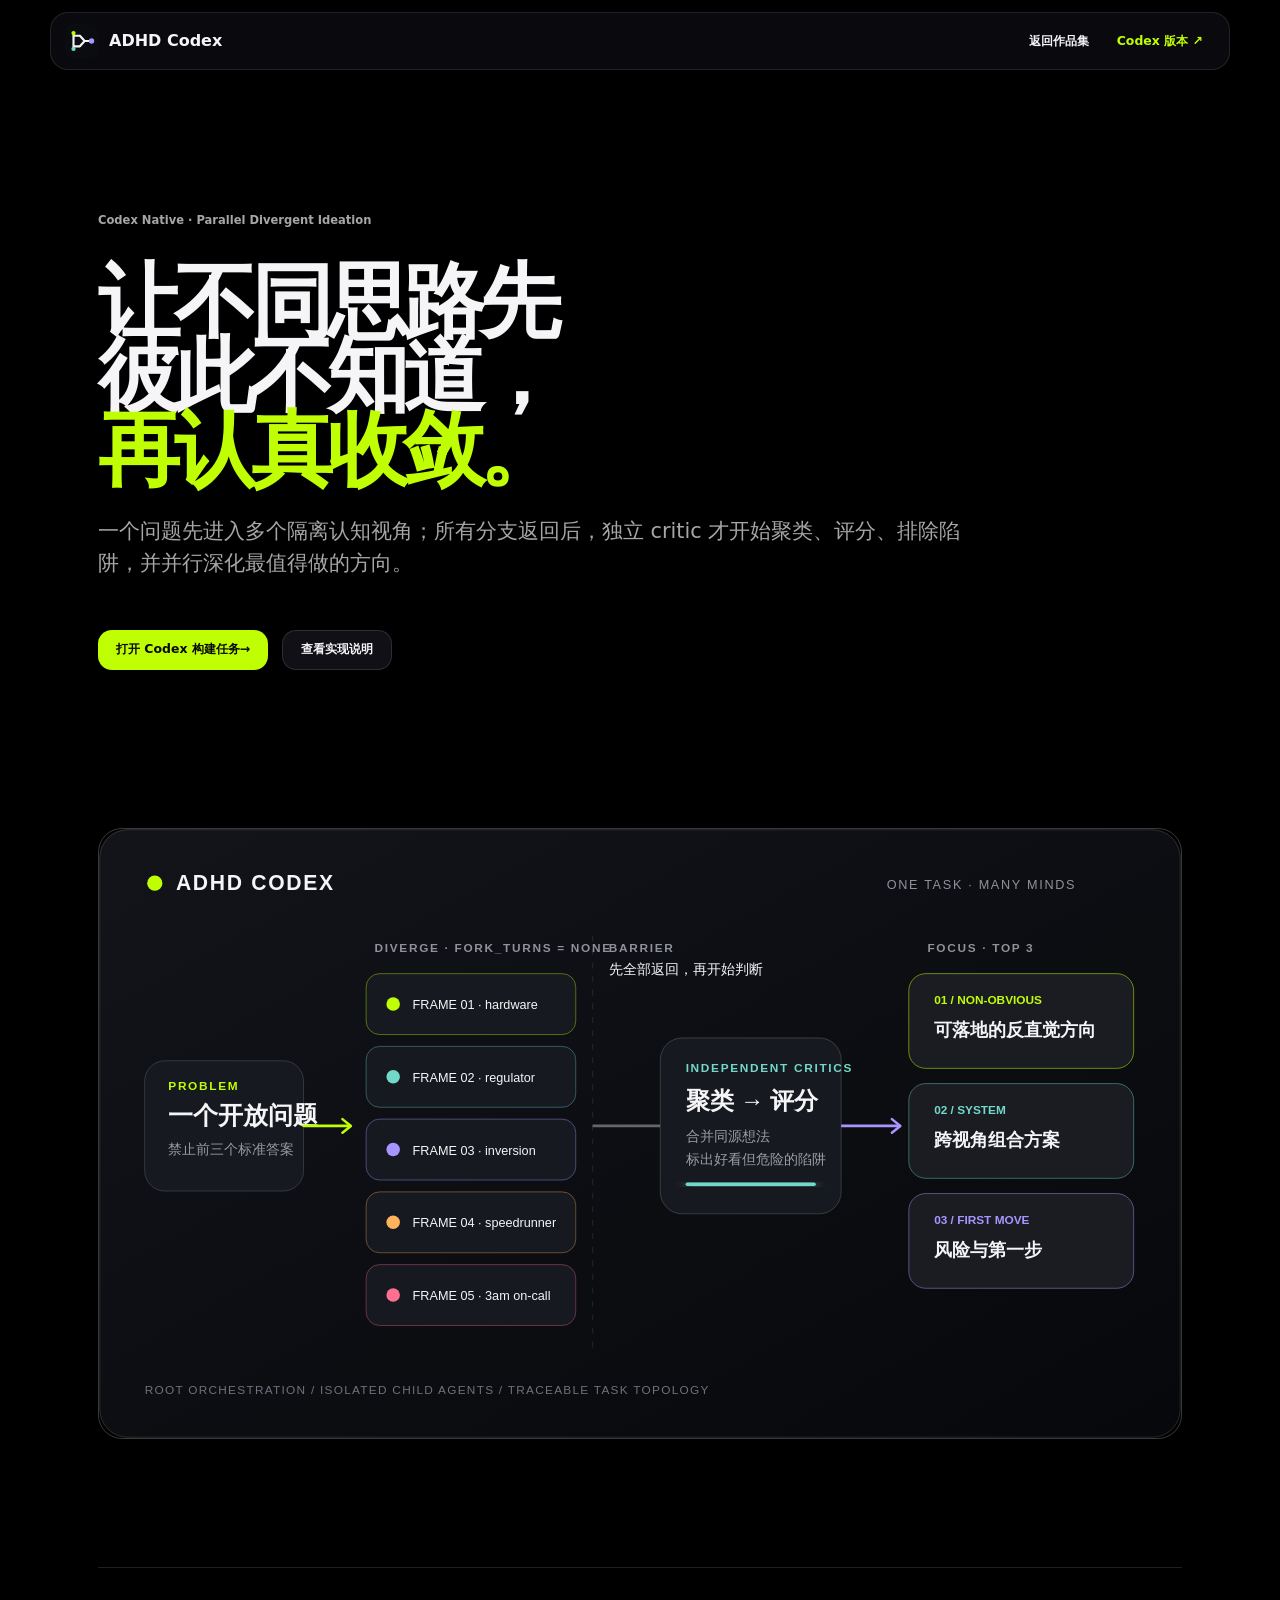
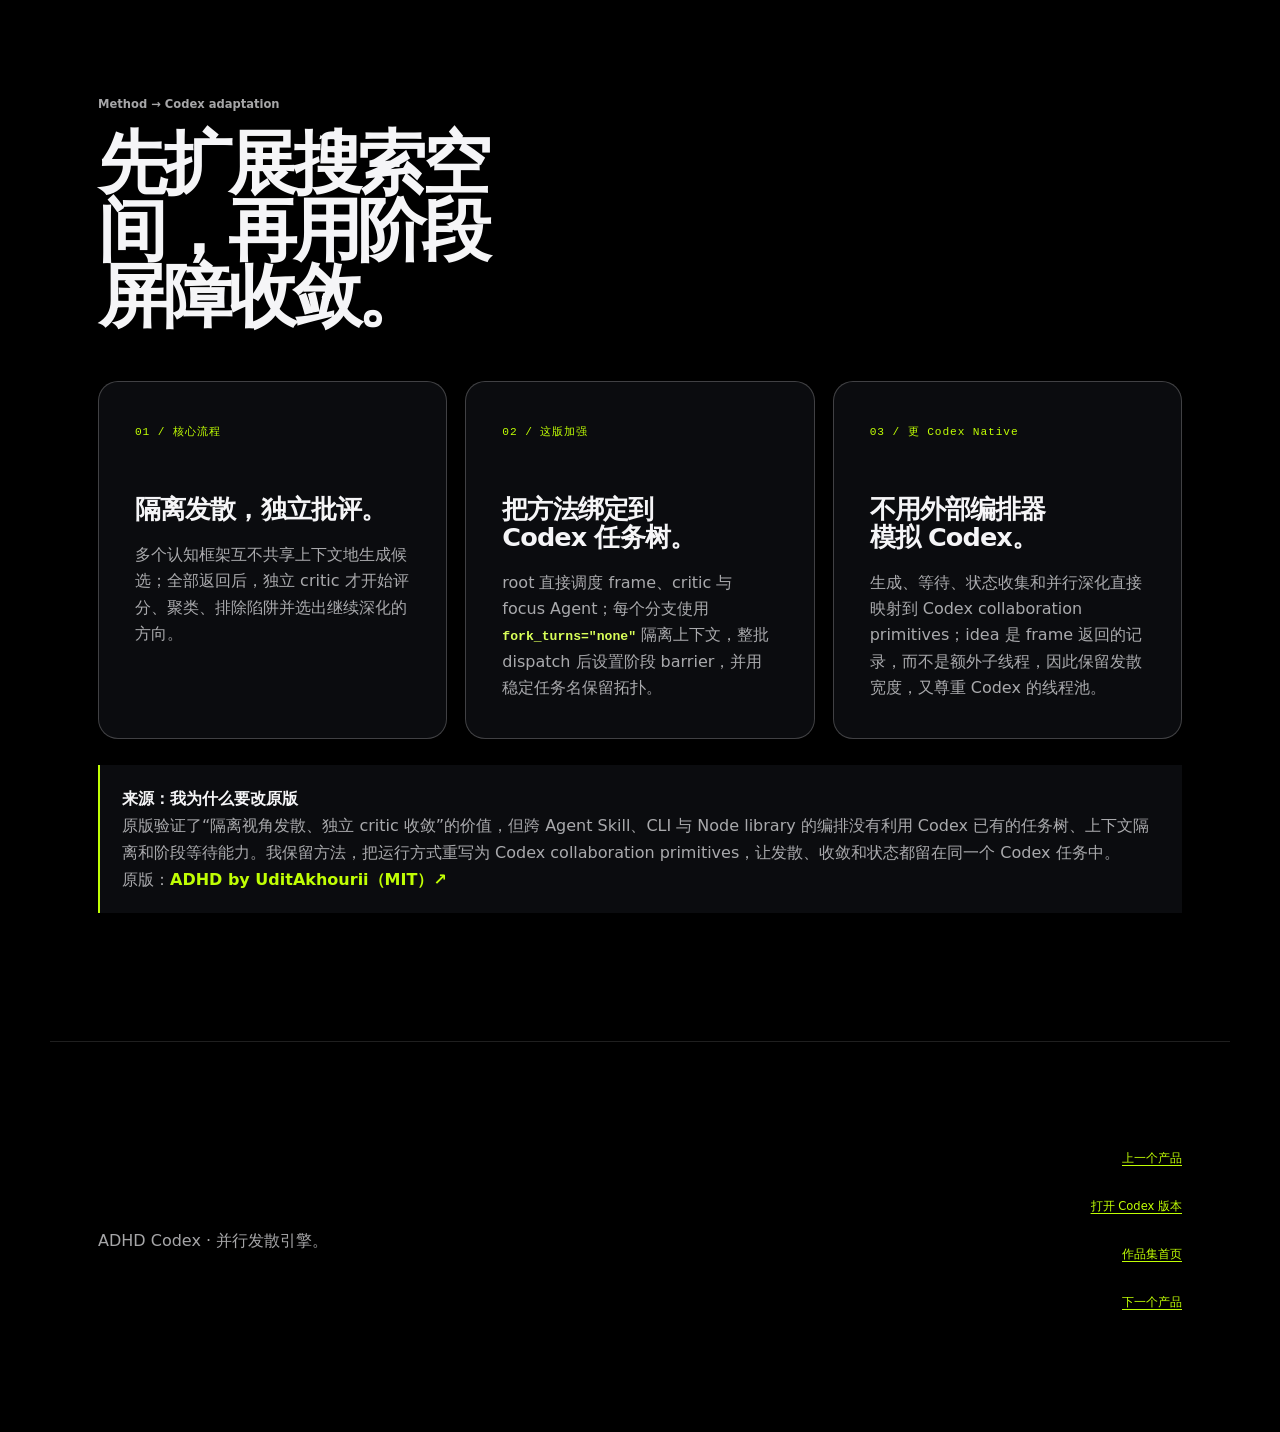
==== commit 0af79039: "Clarify why ADHD Codex diverges from upstream" ====
--- a/adhd-codex.html
+++ b/adhd-codex.html
@@ -36,7 +36,7 @@
         <article class="skill-principle-card"><span>02 / 这版加强</span><h3>把方法绑定到 Codex 任务树。</h3><p>root 直接调度 frame、critic 与 focus Agent；每个分支使用 <code>fork_turns="none"</code> 隔离上下文，整批 dispatch 后设置阶段 barrier，并用稳定任务名保留拓扑。</p></article>
         <article class="skill-principle-card"><span>03 / 更 Codex Native</span><h3>不用外部编排器模拟 Codex。</h3><p>生成、等待、状态收集和并行深化直接映射到 Codex collaboration primitives；idea 是 frame 返回的记录，而不是额外子线程，因此保留发散宽度，又尊重 Codex 的线程池。</p></article>
       </div>
-      <p class="adaptation-boundary"><strong>当前边界：</strong>这是 Codex-native orchestration contract。结构化结果的 Schema 校验、跨运行 run ID 与自动失败恢复仍是下一轮 runtime 化工作。<br><span>灵感来源：<a class="inline-source-link" href="https://github.com/UditAkhourii/adhd" target="_blank" rel="noreferrer">ADHD by UditAkhourii（MIT）↗</a></span></p>
+      <p class="adaptation-boundary"><strong>来源：我为什么要改原版</strong><br>原版验证了“隔离视角发散、独立 critic 收敛”的价值，但跨 Agent Skill、CLI 与 Node library 的编排没有利用 Codex 已有的任务树、上下文隔离和阶段等待能力。我保留方法，把运行方式重写为 Codex collaboration primitives，让发散、收敛和状态都留在同一个 Codex 任务中。<br><span>原版：<a class="inline-source-link" href="https://github.com/UditAkhourii/adhd" target="_blank" rel="noreferrer">ADHD by UditAkhourii（MIT）↗</a></span></p>
     </section>
   </main>
 
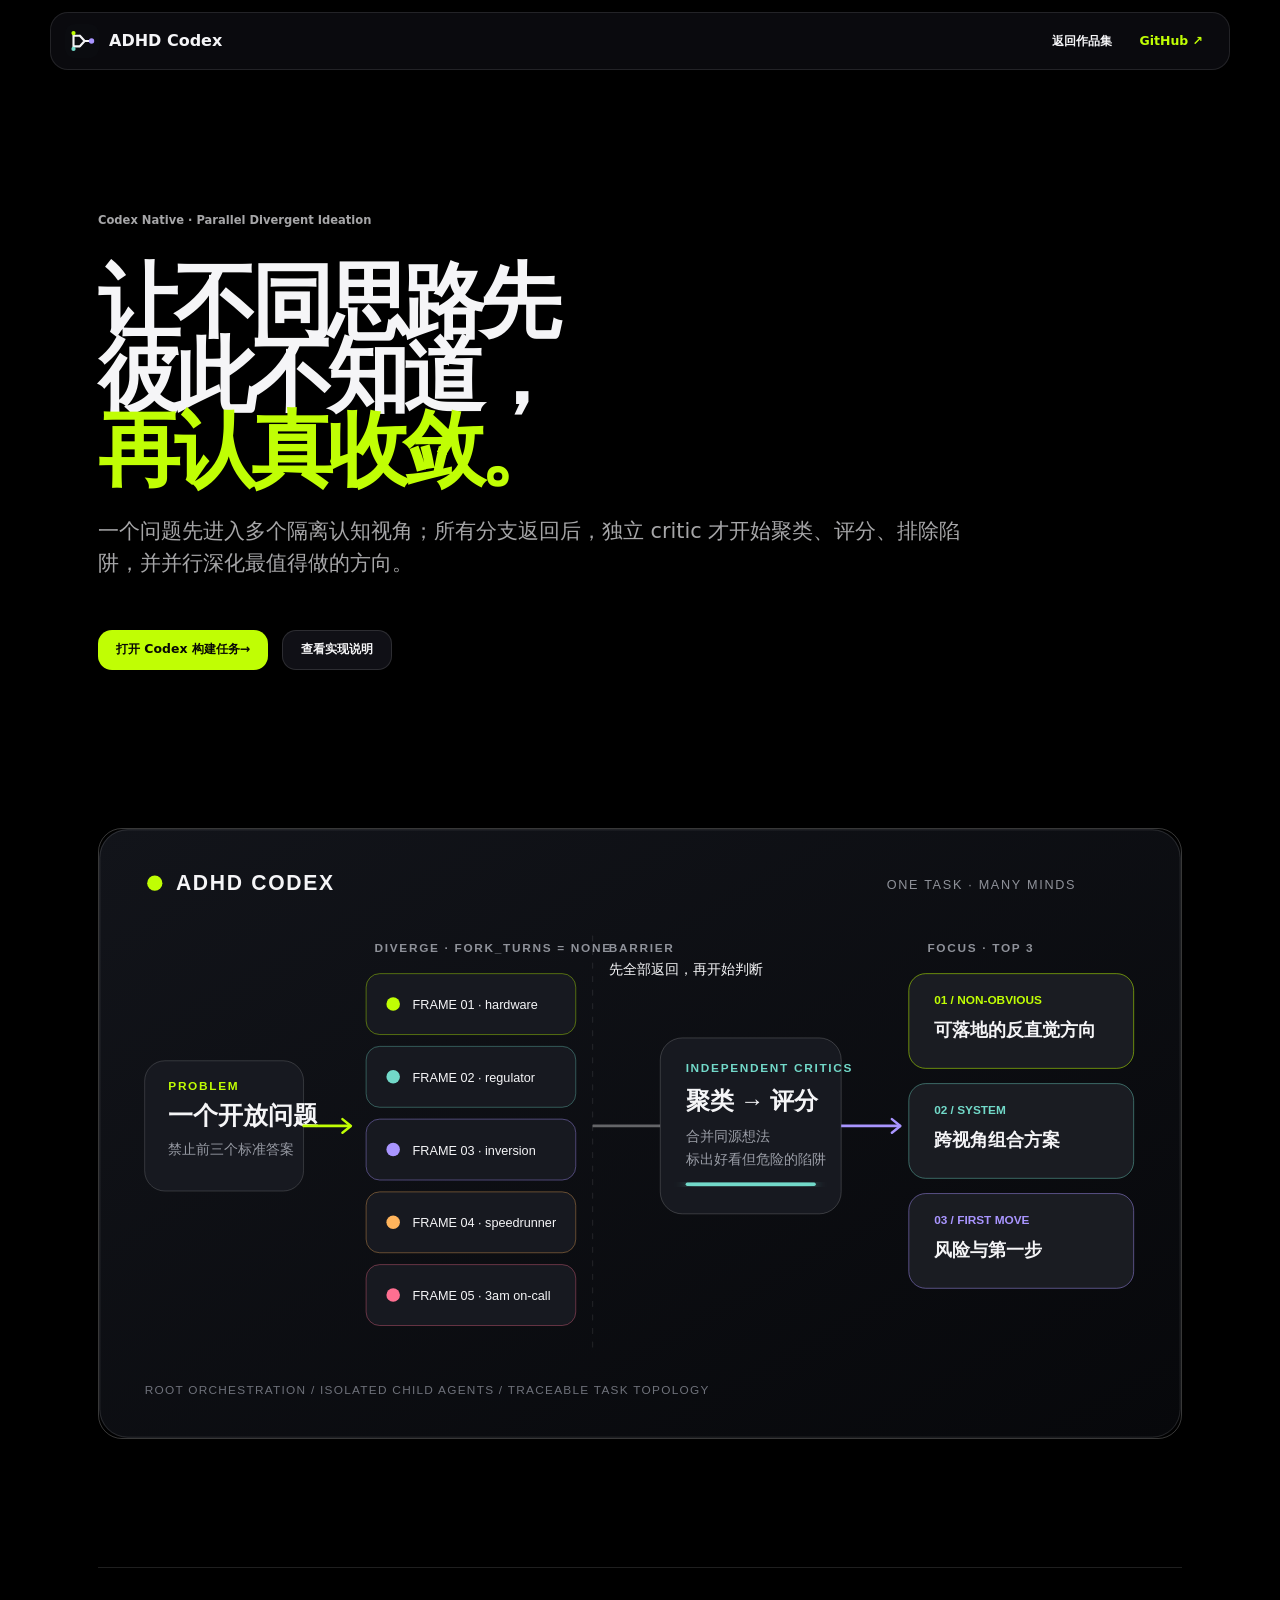
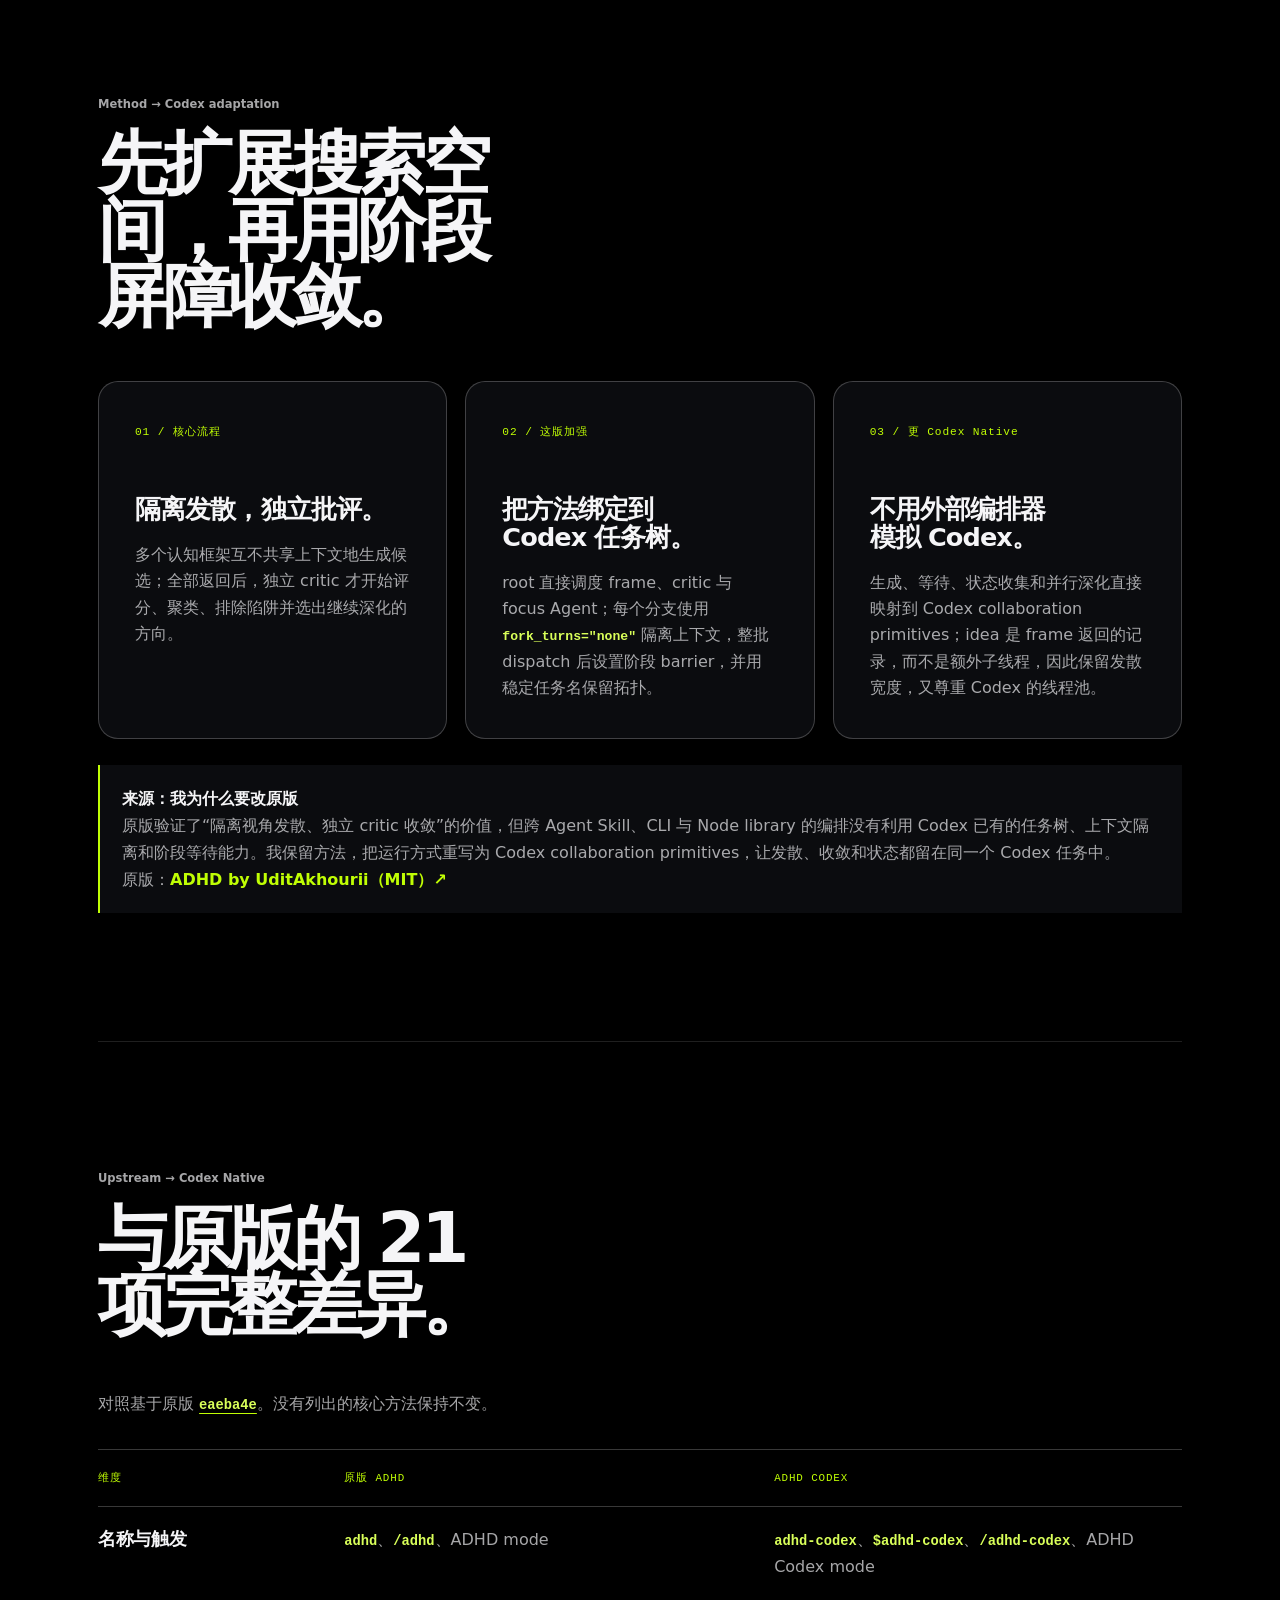
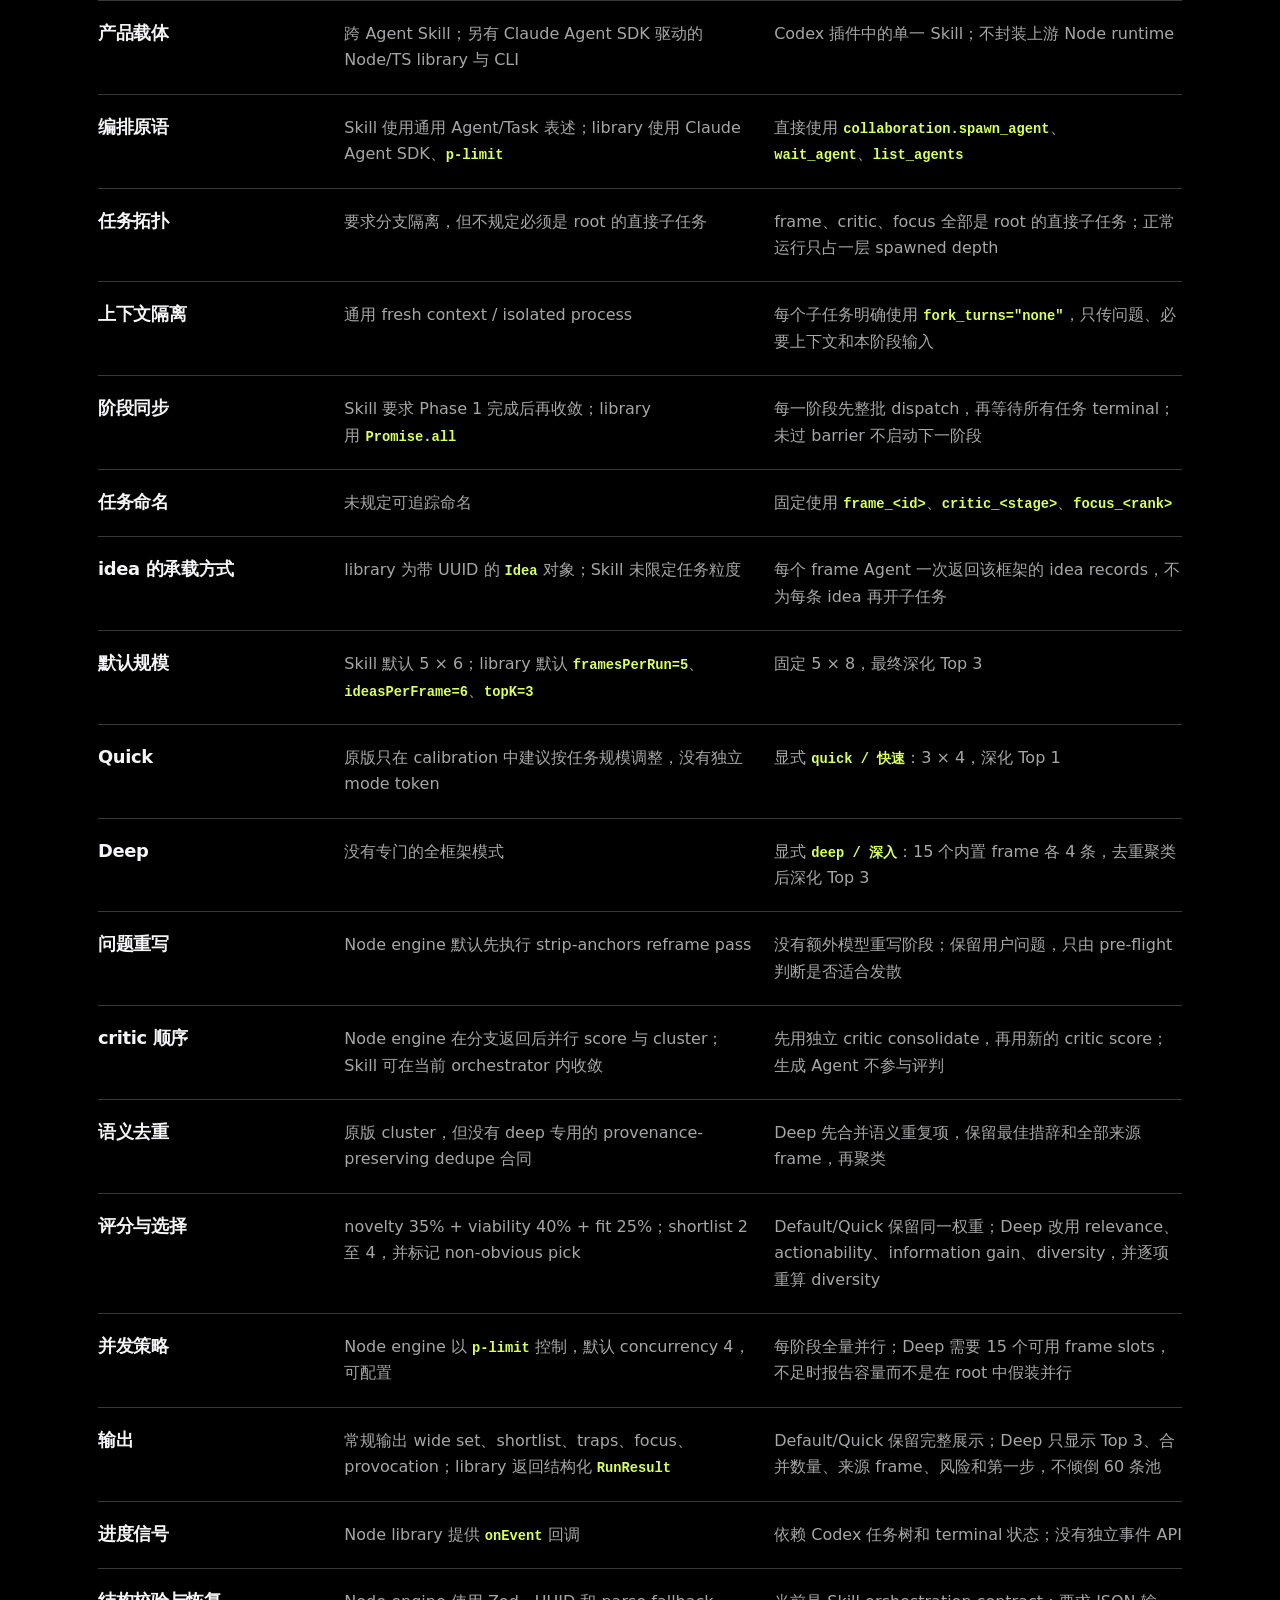
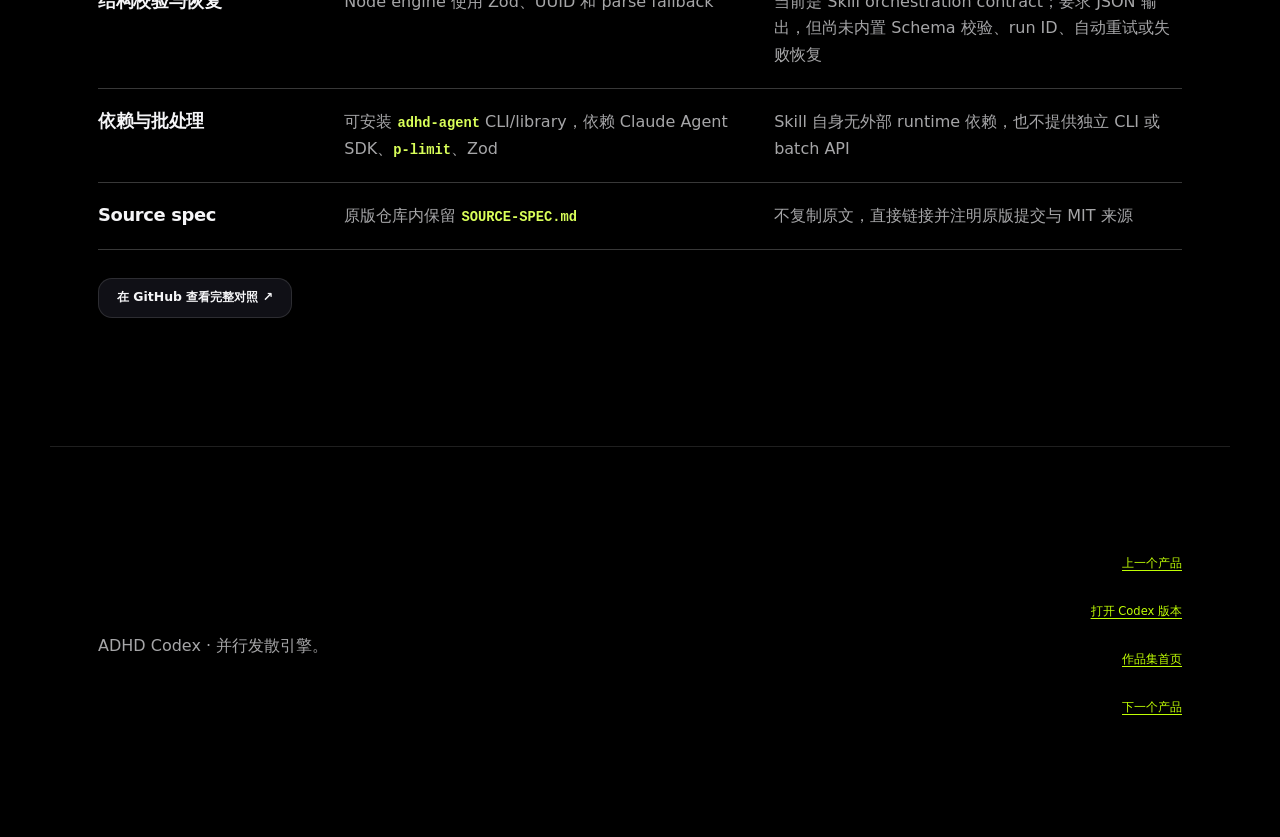
==== commit 43bd01ae: "Show the full ADHD Codex upstream comparison" ====
--- a/adhd-codex.html
+++ b/adhd-codex.html
@@ -13,7 +13,7 @@
   <a class="skip-link" href="#main-content">跳到主要内容</a>
   <header class="site-header" aria-label="主导航">
     <a class="product-brand" href="index.html#adhd-codex"><img src="assets/adhd-codex-logo.svg" width="34" height="34" alt=""><span>ADHD Codex</span></a>
-    <nav class="site-nav"><a href="index.html#adhd-codex">返回作品集</a><a class="detail-launch" href="codex://threads/019fb10e-864d-7830-8f94-5d5882bc6954">Codex 版本 ↗</a></nav>
+    <nav class="site-nav"><a href="index.html#adhd-codex">返回作品集</a><a class="detail-launch" href="https://github.com/realgaoshengkai-coder/adhd-codex" target="_blank" rel="noreferrer">GitHub ↗</a></nav>
   </header>
 
   <main class="product-detail-main" id="main-content" tabindex="-1">
@@ -38,6 +38,121 @@
       </div>
       <p class="adaptation-boundary"><strong>来源：我为什么要改原版</strong><br>原版验证了“隔离视角发散、独立 critic 收敛”的价值，但跨 Agent Skill、CLI 与 Node library 的编排没有利用 Codex 已有的任务树、上下文隔离和阶段等待能力。我保留方法，把运行方式重写为 Codex collaboration primitives，让发散、收敛和状态都留在同一个 Codex 任务中。<br><span>原版：<a class="inline-source-link" href="https://github.com/UditAkhourii/adhd" target="_blank" rel="noreferrer">ADHD by UditAkhourii（MIT）↗</a></span></p>
     </section>
+
+    <section class="product-shot-sequence difference-section" id="differences" aria-labelledby="differences-title">
+      <p class="section-index">Upstream → Codex Native</p>
+      <h2 id="differences-title">与原版的 21 项完整差异。</h2>
+      <p class="difference-intro">对照基于原版 <a href="https://github.com/UditAkhourii/adhd/commit/eaeba4e98b388b8d1d31a31572d91ff989e04c00" target="_blank" rel="noreferrer"><code>eaeba4e</code></a>。没有列出的核心方法保持不变。</p>
+      <div class="difference-matrix">
+        <div class="difference-head" aria-hidden="true"><span>维度</span><span>原版 ADHD</span><span>ADHD Codex</span></div>
+        <article class="difference-row">
+          <h3>名称与触发</h3>
+          <div><span>原版 ADHD</span><p><code>adhd</code>、<code>/adhd</code>、ADHD mode</p></div>
+          <div><span>ADHD Codex</span><p><code>adhd-codex</code>、<code>$adhd-codex</code>、<code>/adhd-codex</code>、ADHD Codex mode</p></div>
+        </article>
+        <article class="difference-row">
+          <h3>产品载体</h3>
+          <div><span>原版 ADHD</span><p>跨 Agent Skill；另有 Claude Agent SDK 驱动的 Node/TS library 与 CLI</p></div>
+          <div><span>ADHD Codex</span><p>Codex 插件中的单一 Skill；不封装上游 Node runtime</p></div>
+        </article>
+        <article class="difference-row">
+          <h3>编排原语</h3>
+          <div><span>原版 ADHD</span><p>Skill 使用通用 Agent/Task 表述；library 使用 Claude Agent SDK、<code>p-limit</code></p></div>
+          <div><span>ADHD Codex</span><p>直接使用 <code>collaboration.spawn_agent</code>、<code>wait_agent</code>、<code>list_agents</code></p></div>
+        </article>
+        <article class="difference-row">
+          <h3>任务拓扑</h3>
+          <div><span>原版 ADHD</span><p>要求分支隔离，但不规定必须是 root 的直接子任务</p></div>
+          <div><span>ADHD Codex</span><p>frame、critic、focus 全部是 root 的直接子任务；正常运行只占一层 spawned depth</p></div>
+        </article>
+        <article class="difference-row">
+          <h3>上下文隔离</h3>
+          <div><span>原版 ADHD</span><p>通用 fresh context / isolated process</p></div>
+          <div><span>ADHD Codex</span><p>每个子任务明确使用 <code>fork_turns=&quot;none&quot;</code>，只传问题、必要上下文和本阶段输入</p></div>
+        </article>
+        <article class="difference-row">
+          <h3>阶段同步</h3>
+          <div><span>原版 ADHD</span><p>Skill 要求 Phase 1 完成后再收敛；library 用 <code>Promise.all</code></p></div>
+          <div><span>ADHD Codex</span><p>每一阶段先整批 dispatch，再等待所有任务 terminal；未过 barrier 不启动下一阶段</p></div>
+        </article>
+        <article class="difference-row">
+          <h3>任务命名</h3>
+          <div><span>原版 ADHD</span><p>未规定可追踪命名</p></div>
+          <div><span>ADHD Codex</span><p>固定使用 <code>frame_&lt;id&gt;</code>、<code>critic_&lt;stage&gt;</code>、<code>focus_&lt;rank&gt;</code></p></div>
+        </article>
+        <article class="difference-row">
+          <h3>idea 的承载方式</h3>
+          <div><span>原版 ADHD</span><p>library 为带 UUID 的 <code>Idea</code> 对象；Skill 未限定任务粒度</p></div>
+          <div><span>ADHD Codex</span><p>每个 frame Agent 一次返回该框架的 idea records，不为每条 idea 再开子任务</p></div>
+        </article>
+        <article class="difference-row">
+          <h3>默认规模</h3>
+          <div><span>原版 ADHD</span><p>Skill 默认 5 × 6；library 默认 <code>framesPerRun=5</code>、<code>ideasPerFrame=6</code>、<code>topK=3</code></p></div>
+          <div><span>ADHD Codex</span><p>固定 5 × 8，最终深化 Top 3</p></div>
+        </article>
+        <article class="difference-row">
+          <h3>Quick</h3>
+          <div><span>原版 ADHD</span><p>原版只在 calibration 中建议按任务规模调整，没有独立 mode token</p></div>
+          <div><span>ADHD Codex</span><p>显式 <code>quick / 快速</code>：3 × 4，深化 Top 1</p></div>
+        </article>
+        <article class="difference-row">
+          <h3>Deep</h3>
+          <div><span>原版 ADHD</span><p>没有专门的全框架模式</p></div>
+          <div><span>ADHD Codex</span><p>显式 <code>deep / 深入</code>：15 个内置 frame 各 4 条，去重聚类后深化 Top 3</p></div>
+        </article>
+        <article class="difference-row">
+          <h3>问题重写</h3>
+          <div><span>原版 ADHD</span><p>Node engine 默认先执行 strip-anchors reframe pass</p></div>
+          <div><span>ADHD Codex</span><p>没有额外模型重写阶段；保留用户问题，只由 pre-flight 判断是否适合发散</p></div>
+        </article>
+        <article class="difference-row">
+          <h3>critic 顺序</h3>
+          <div><span>原版 ADHD</span><p>Node engine 在分支返回后并行 score 与 cluster；Skill 可在当前 orchestrator 内收敛</p></div>
+          <div><span>ADHD Codex</span><p>先用独立 critic consolidate，再用新的 critic score；生成 Agent 不参与评判</p></div>
+        </article>
+        <article class="difference-row">
+          <h3>语义去重</h3>
+          <div><span>原版 ADHD</span><p>原版 cluster，但没有 deep 专用的 provenance-preserving dedupe 合同</p></div>
+          <div><span>ADHD Codex</span><p>Deep 先合并语义重复项，保留最佳措辞和全部来源 frame，再聚类</p></div>
+        </article>
+        <article class="difference-row">
+          <h3>评分与选择</h3>
+          <div><span>原版 ADHD</span><p>novelty 35% + viability 40% + fit 25%；shortlist 2 至 4，并标记 non-obvious pick</p></div>
+          <div><span>ADHD Codex</span><p>Default/Quick 保留同一权重；Deep 改用 relevance、actionability、information gain、diversity，并逐项重算 diversity</p></div>
+        </article>
+        <article class="difference-row">
+          <h3>并发策略</h3>
+          <div><span>原版 ADHD</span><p>Node engine 以 <code>p-limit</code> 控制，默认 concurrency 4，可配置</p></div>
+          <div><span>ADHD Codex</span><p>每阶段全量并行；Deep 需要 15 个可用 frame slots，不足时报告容量而不是在 root 中假装并行</p></div>
+        </article>
+        <article class="difference-row">
+          <h3>输出</h3>
+          <div><span>原版 ADHD</span><p>常规输出 wide set、shortlist、traps、focus、provocation；library 返回结构化 <code>RunResult</code></p></div>
+          <div><span>ADHD Codex</span><p>Default/Quick 保留完整展示；Deep 只显示 Top 3、合并数量、来源 frame、风险和第一步，不倾倒 60 条池</p></div>
+        </article>
+        <article class="difference-row">
+          <h3>进度信号</h3>
+          <div><span>原版 ADHD</span><p>Node library 提供 <code>onEvent</code> 回调</p></div>
+          <div><span>ADHD Codex</span><p>依赖 Codex 任务树和 terminal 状态；没有独立事件 API</p></div>
+        </article>
+        <article class="difference-row">
+          <h3>结构校验与恢复</h3>
+          <div><span>原版 ADHD</span><p>Node engine 使用 Zod、UUID 和 parse fallback</p></div>
+          <div><span>ADHD Codex</span><p>当前是 Skill orchestration contract；要求 JSON 输出，但尚未内置 Schema 校验、run ID、自动重试或失败恢复</p></div>
+        </article>
+        <article class="difference-row">
+          <h3>依赖与批处理</h3>
+          <div><span>原版 ADHD</span><p>可安装 <code>adhd-agent</code> CLI/library，依赖 Claude Agent SDK、<code>p-limit</code>、Zod</p></div>
+          <div><span>ADHD Codex</span><p>Skill 自身无外部 runtime 依赖，也不提供独立 CLI 或 batch API</p></div>
+        </article>
+        <article class="difference-row">
+          <h3>Source spec</h3>
+          <div><span>原版 ADHD</span><p>原版仓库内保留 <code>SOURCE-SPEC.md</code></p></div>
+          <div><span>ADHD Codex</span><p>不复制原文，直接链接并注明原版提交与 MIT 来源</p></div>
+        </article>
+      </div>
+      <a class="secondary-action difference-github" href="https://github.com/realgaoshengkai-coder/adhd-codex#与原版的完整差异" target="_blank" rel="noreferrer">在 GitHub 查看完整对照 ↗</a>
+    </section>
   </main>
 
   <footer class="site-footer compact-footer"><p>ADHD Codex · 并行发散引擎。</p><nav class="footer-links"><a href="goal-signal.html">上一个产品</a><a href="codex://threads/019fb10e-864d-7830-8f94-5d5882bc6954">打开 Codex 版本</a><a href="index.html#adhd-codex">作品集首页</a><a href="sculptor-skill.html">下一个产品</a></nav></footer>
--- a/assets/portfolio-home.css
+++ b/assets/portfolio-home.css
@@ -4025,6 +4025,73 @@
   margin: 0;
 }
 
+.difference-section {
+  padding-top: clamp(76px, 10vw, 128px);
+}
+
+.difference-intro {
+  max-width: 66em;
+  margin: 24px 0 32px;
+  color: var(--muted);
+  line-height: 1.7;
+}
+
+.difference-intro a {
+  color: var(--acid);
+}
+
+.difference-matrix {
+  border-top: 1px solid var(--line-strong);
+}
+
+.difference-head,
+.difference-row {
+  display: grid;
+  grid-template-columns: minmax(150px, 0.55fr) repeat(2, minmax(0, 1fr));
+  gap: 22px;
+  padding: 20px 0;
+  border-bottom: 1px solid var(--line-strong);
+}
+
+.difference-head {
+  color: var(--acid);
+  font-family: ui-monospace, "SFMono-Regular", Consolas, monospace;
+  font-size: 0.68rem;
+  letter-spacing: 0.08em;
+  text-transform: uppercase;
+}
+
+.difference-row h3 {
+  margin: 0;
+  font-size: clamp(1rem, 1.4vw, 1.2rem);
+  letter-spacing: -0.02em;
+  line-height: 1.3;
+  text-transform: none;
+}
+
+.difference-row div > span {
+  display: none;
+  color: var(--acid);
+  font-family: ui-monospace, "SFMono-Regular", Consolas, monospace;
+  font-size: 0.65rem;
+}
+
+.difference-row p {
+  margin: 0;
+  color: var(--muted);
+  line-height: 1.65;
+}
+
+.difference-row code,
+.difference-intro code {
+  color: #d9ff59;
+  font: 600 0.86em/1.5 ui-monospace, SFMono-Regular, Menlo, monospace;
+}
+
+.difference-github {
+  margin-top: 28px;
+}
+
 @media (max-width: 760px) {
   .skill-principle-grid {
     grid-template-columns: 1fr;
@@ -4032,6 +4099,21 @@
 
   .skill-principle-card {
     min-height: 0;
+  }
+
+  .difference-head {
+    display: none;
+  }
+
+  .difference-row {
+    grid-template-columns: 1fr;
+    gap: 14px;
+    padding: 24px 0;
+  }
+
+  .difference-row div > span {
+    display: block;
+    margin-bottom: 6px;
   }
 }
 
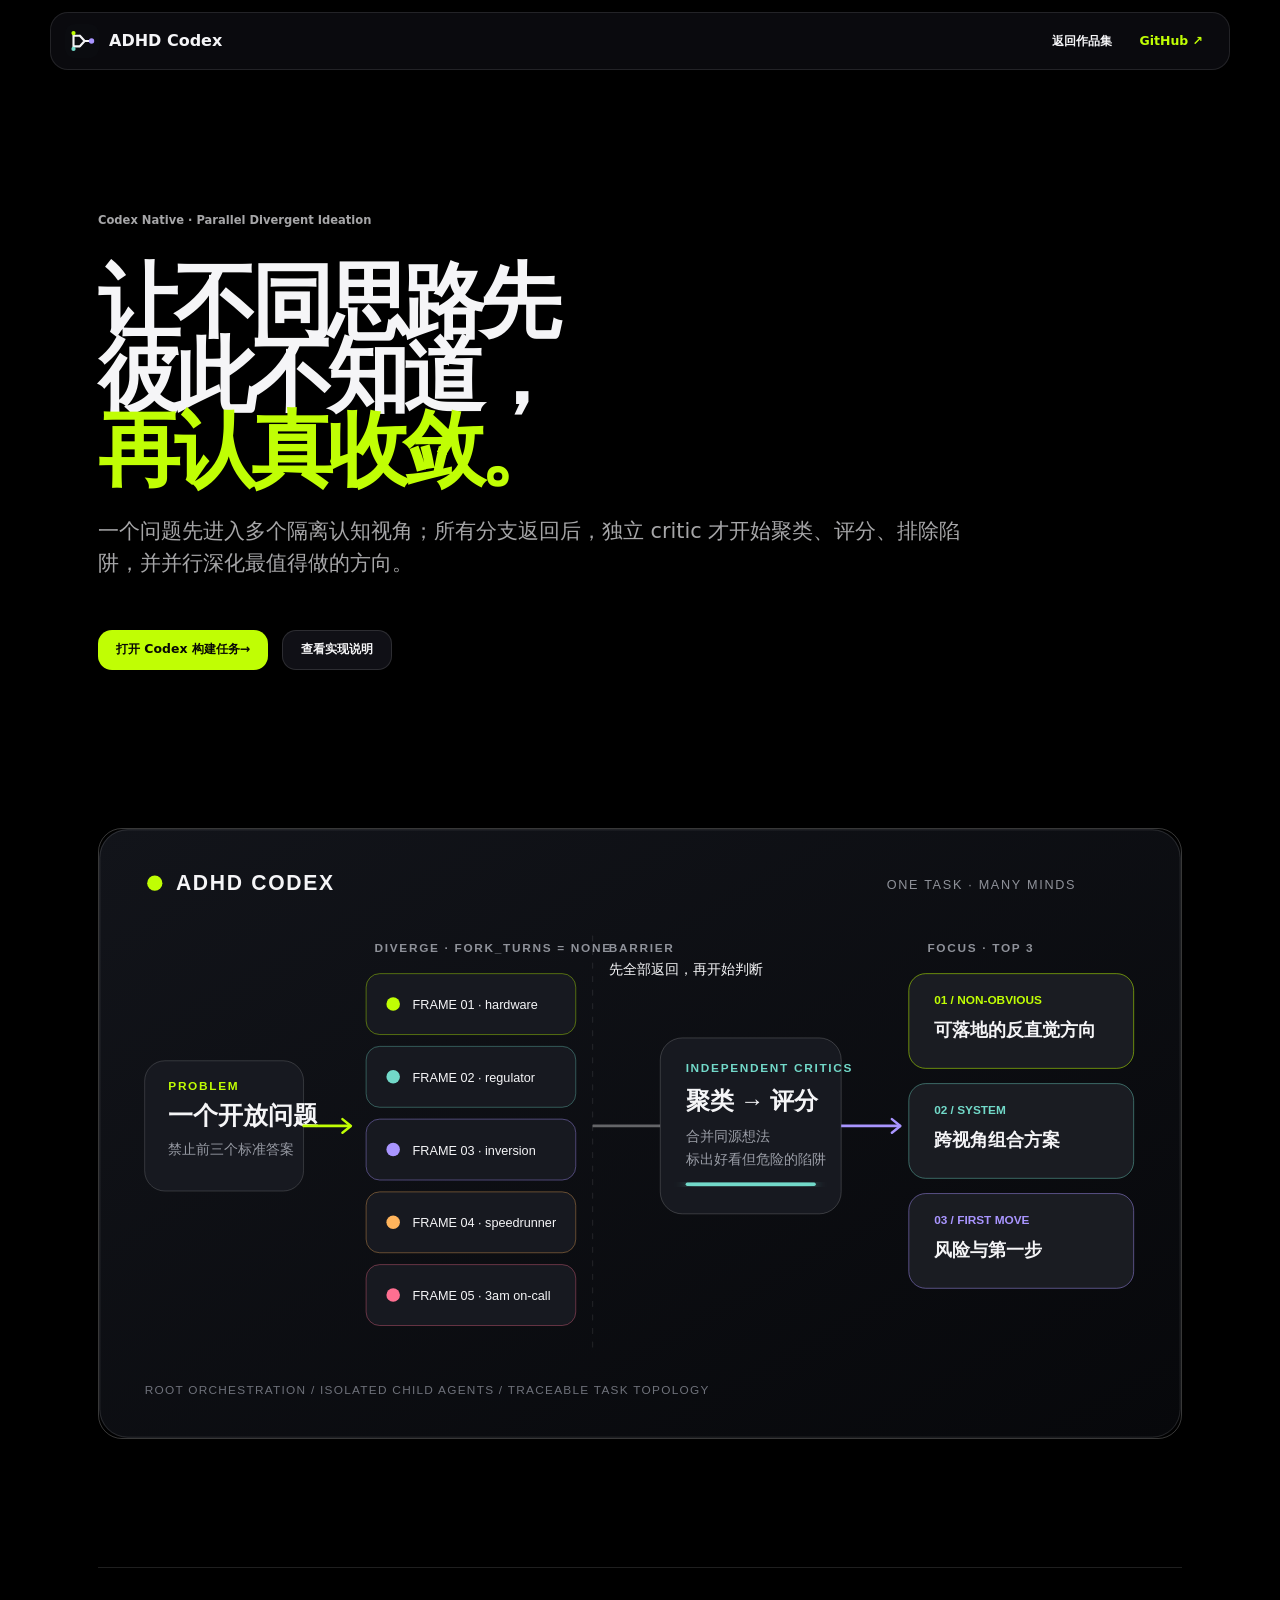
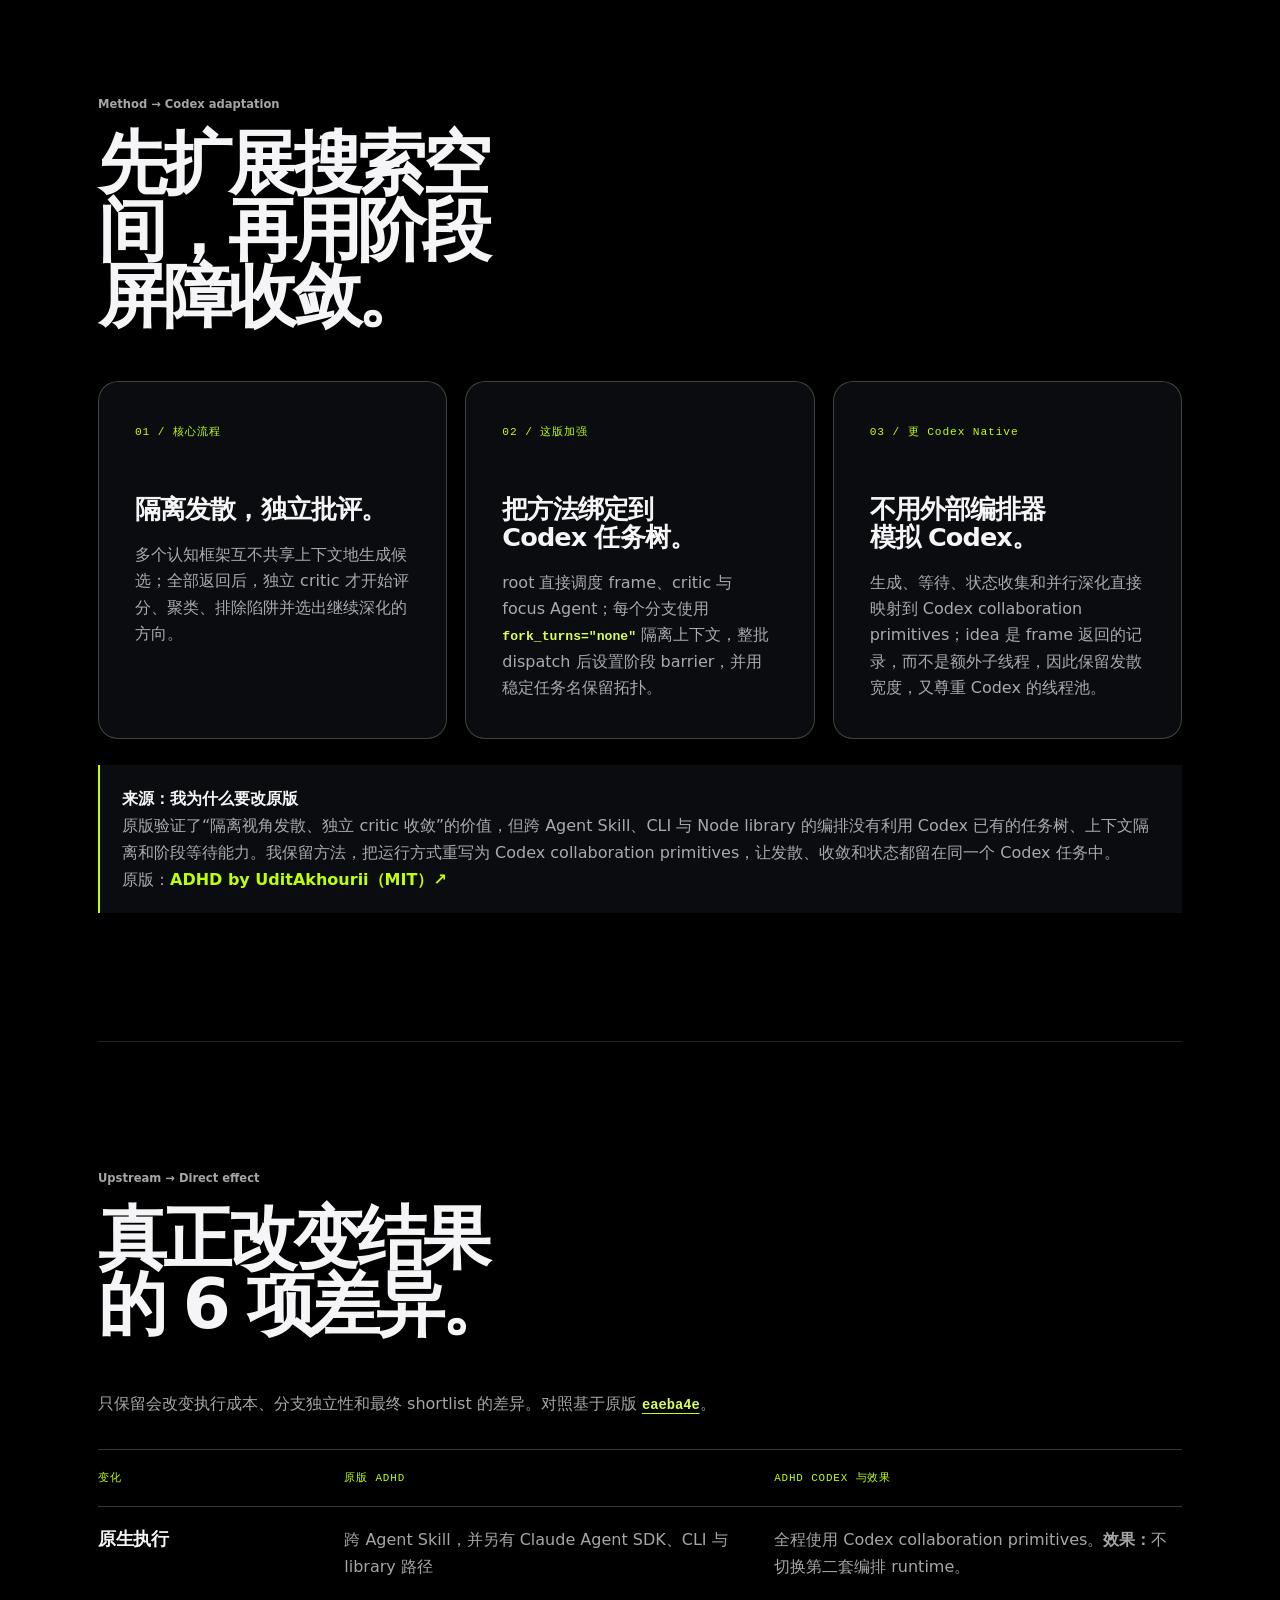
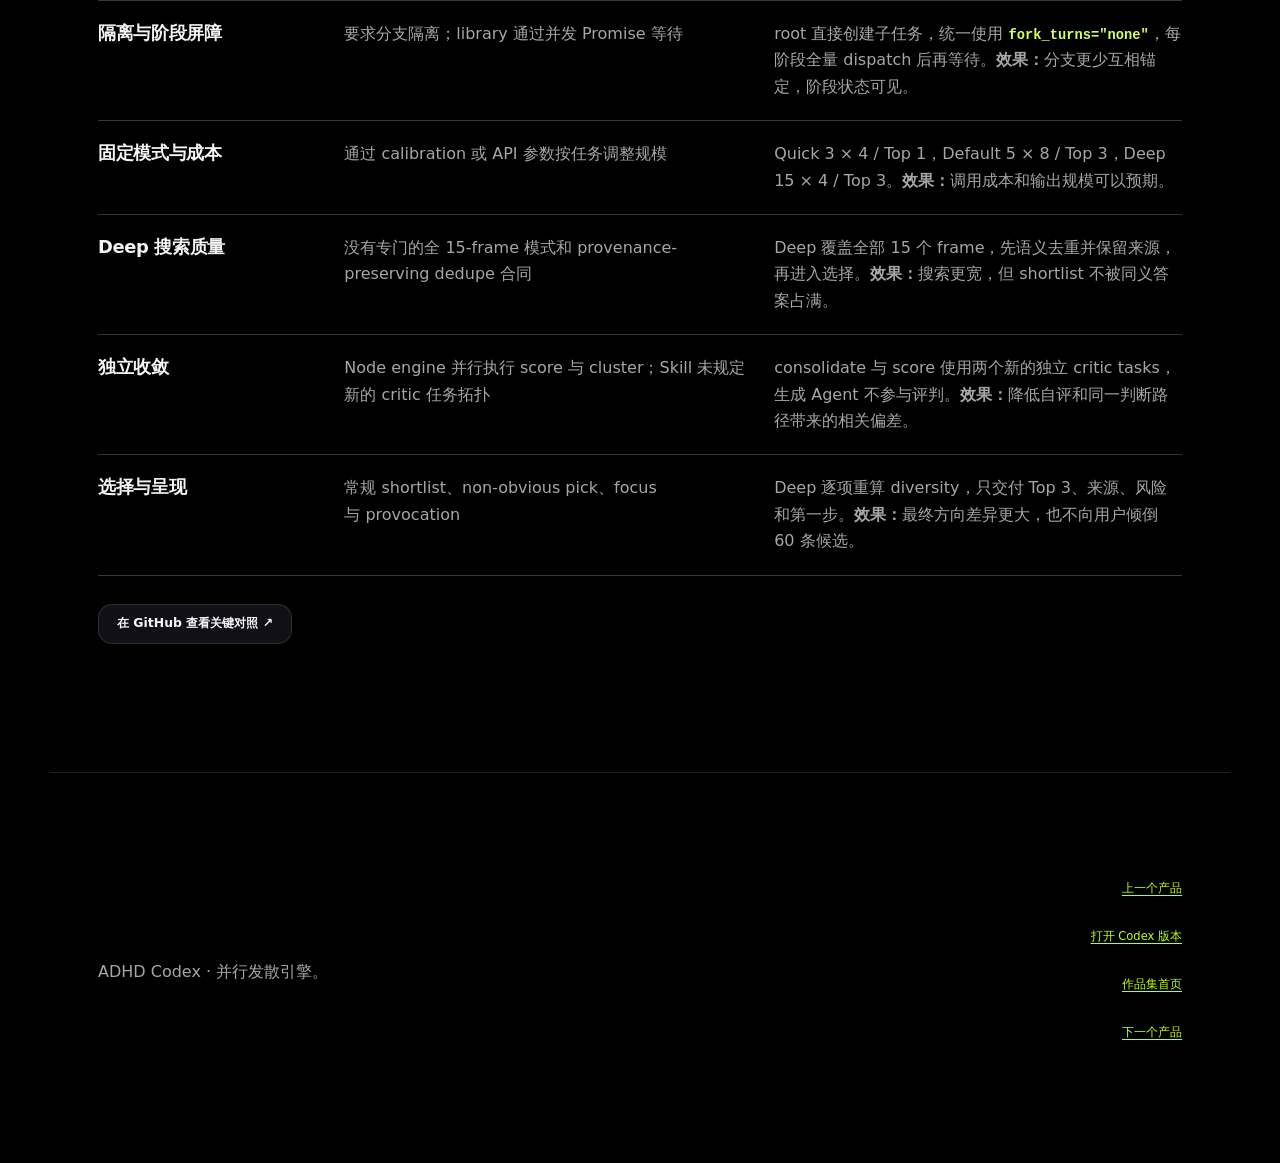
==== commit 15786b8a: "Focus ADHD Codex on six result-changing differences" ====
--- a/adhd-codex.html
+++ b/adhd-codex.html
@@ -40,118 +40,43 @@
     </section>
 
     <section class="product-shot-sequence difference-section" id="differences" aria-labelledby="differences-title">
-      <p class="section-index">Upstream → Codex Native</p>
-      <h2 id="differences-title">与原版的 21 项完整差异。</h2>
-      <p class="difference-intro">对照基于原版 <a href="https://github.com/UditAkhourii/adhd/commit/eaeba4e98b388b8d1d31a31572d91ff989e04c00" target="_blank" rel="noreferrer"><code>eaeba4e</code></a>。没有列出的核心方法保持不变。</p>
+      <p class="section-index">Upstream → Direct effect</p>
+      <h2 id="differences-title">真正改变结果的 6 项差异。</h2>
+      <p class="difference-intro">只保留会改变执行成本、分支独立性和最终 shortlist 的差异。对照基于原版 <a href="https://github.com/UditAkhourii/adhd/commit/eaeba4e98b388b8d1d31a31572d91ff989e04c00" target="_blank" rel="noreferrer"><code>eaeba4e</code></a>。</p>
       <div class="difference-matrix">
-        <div class="difference-head" aria-hidden="true"><span>维度</span><span>原版 ADHD</span><span>ADHD Codex</span></div>
+        <div class="difference-head" aria-hidden="true"><span>变化</span><span>原版 ADHD</span><span>ADHD Codex 与效果</span></div>
         <article class="difference-row">
-          <h3>名称与触发</h3>
-          <div><span>原版 ADHD</span><p><code>adhd</code>、<code>/adhd</code>、ADHD mode</p></div>
-          <div><span>ADHD Codex</span><p><code>adhd-codex</code>、<code>$adhd-codex</code>、<code>/adhd-codex</code>、ADHD Codex mode</p></div>
+          <h3>原生执行</h3>
+          <div><span>原版 ADHD</span><p>跨 Agent Skill，并另有 Claude Agent SDK、CLI 与 library 路径</p></div>
+          <div><span>ADHD Codex 与效果</span><p>全程使用 Codex collaboration primitives。<strong>效果：</strong>不切换第二套编排 runtime。</p></div>
         </article>
         <article class="difference-row">
-          <h3>产品载体</h3>
-          <div><span>原版 ADHD</span><p>跨 Agent Skill；另有 Claude Agent SDK 驱动的 Node/TS library 与 CLI</p></div>
-          <div><span>ADHD Codex</span><p>Codex 插件中的单一 Skill；不封装上游 Node runtime</p></div>
+          <h3>隔离与阶段屏障</h3>
+          <div><span>原版 ADHD</span><p>要求分支隔离；library 通过并发 Promise 等待</p></div>
+          <div><span>ADHD Codex 与效果</span><p>root 直接创建子任务，统一使用 <code>fork_turns=&quot;none&quot;</code>，每阶段全量 dispatch 后再等待。<strong>效果：</strong>分支更少互相锚定，阶段状态可见。</p></div>
         </article>
         <article class="difference-row">
-          <h3>编排原语</h3>
-          <div><span>原版 ADHD</span><p>Skill 使用通用 Agent/Task 表述；library 使用 Claude Agent SDK、<code>p-limit</code></p></div>
-          <div><span>ADHD Codex</span><p>直接使用 <code>collaboration.spawn_agent</code>、<code>wait_agent</code>、<code>list_agents</code></p></div>
+          <h3>固定模式与成本</h3>
+          <div><span>原版 ADHD</span><p>通过 calibration 或 API 参数按任务调整规模</p></div>
+          <div><span>ADHD Codex 与效果</span><p>Quick 3 × 4 / Top 1，Default 5 × 8 / Top 3，Deep 15 × 4 / Top 3。<strong>效果：</strong>调用成本和输出规模可以预期。</p></div>
         </article>
         <article class="difference-row">
-          <h3>任务拓扑</h3>
-          <div><span>原版 ADHD</span><p>要求分支隔离，但不规定必须是 root 的直接子任务</p></div>
-          <div><span>ADHD Codex</span><p>frame、critic、focus 全部是 root 的直接子任务；正常运行只占一层 spawned depth</p></div>
+          <h3>Deep 搜索质量</h3>
+          <div><span>原版 ADHD</span><p>没有专门的全 15-frame 模式和 provenance-preserving dedupe 合同</p></div>
+          <div><span>ADHD Codex 与效果</span><p>Deep 覆盖全部 15 个 frame，先语义去重并保留来源，再进入选择。<strong>效果：</strong>搜索更宽，但 shortlist 不被同义答案占满。</p></div>
         </article>
         <article class="difference-row">
-          <h3>上下文隔离</h3>
-          <div><span>原版 ADHD</span><p>通用 fresh context / isolated process</p></div>
-          <div><span>ADHD Codex</span><p>每个子任务明确使用 <code>fork_turns=&quot;none&quot;</code>，只传问题、必要上下文和本阶段输入</p></div>
+          <h3>独立收敛</h3>
+          <div><span>原版 ADHD</span><p>Node engine 并行执行 score 与 cluster；Skill 未规定新的 critic 任务拓扑</p></div>
+          <div><span>ADHD Codex 与效果</span><p>consolidate 与 score 使用两个新的独立 critic tasks，生成 Agent 不参与评判。<strong>效果：</strong>降低自评和同一判断路径带来的相关偏差。</p></div>
         </article>
         <article class="difference-row">
-          <h3>阶段同步</h3>
-          <div><span>原版 ADHD</span><p>Skill 要求 Phase 1 完成后再收敛；library 用 <code>Promise.all</code></p></div>
-          <div><span>ADHD Codex</span><p>每一阶段先整批 dispatch，再等待所有任务 terminal；未过 barrier 不启动下一阶段</p></div>
-        </article>
-        <article class="difference-row">
-          <h3>任务命名</h3>
-          <div><span>原版 ADHD</span><p>未规定可追踪命名</p></div>
-          <div><span>ADHD Codex</span><p>固定使用 <code>frame_&lt;id&gt;</code>、<code>critic_&lt;stage&gt;</code>、<code>focus_&lt;rank&gt;</code></p></div>
-        </article>
-        <article class="difference-row">
-          <h3>idea 的承载方式</h3>
-          <div><span>原版 ADHD</span><p>library 为带 UUID 的 <code>Idea</code> 对象；Skill 未限定任务粒度</p></div>
-          <div><span>ADHD Codex</span><p>每个 frame Agent 一次返回该框架的 idea records，不为每条 idea 再开子任务</p></div>
-        </article>
-        <article class="difference-row">
-          <h3>默认规模</h3>
-          <div><span>原版 ADHD</span><p>Skill 默认 5 × 6；library 默认 <code>framesPerRun=5</code>、<code>ideasPerFrame=6</code>、<code>topK=3</code></p></div>
-          <div><span>ADHD Codex</span><p>固定 5 × 8，最终深化 Top 3</p></div>
-        </article>
-        <article class="difference-row">
-          <h3>Quick</h3>
-          <div><span>原版 ADHD</span><p>原版只在 calibration 中建议按任务规模调整，没有独立 mode token</p></div>
-          <div><span>ADHD Codex</span><p>显式 <code>quick / 快速</code>：3 × 4，深化 Top 1</p></div>
-        </article>
-        <article class="difference-row">
-          <h3>Deep</h3>
-          <div><span>原版 ADHD</span><p>没有专门的全框架模式</p></div>
-          <div><span>ADHD Codex</span><p>显式 <code>deep / 深入</code>：15 个内置 frame 各 4 条，去重聚类后深化 Top 3</p></div>
-        </article>
-        <article class="difference-row">
-          <h3>问题重写</h3>
-          <div><span>原版 ADHD</span><p>Node engine 默认先执行 strip-anchors reframe pass</p></div>
-          <div><span>ADHD Codex</span><p>没有额外模型重写阶段；保留用户问题，只由 pre-flight 判断是否适合发散</p></div>
-        </article>
-        <article class="difference-row">
-          <h3>critic 顺序</h3>
-          <div><span>原版 ADHD</span><p>Node engine 在分支返回后并行 score 与 cluster；Skill 可在当前 orchestrator 内收敛</p></div>
-          <div><span>ADHD Codex</span><p>先用独立 critic consolidate，再用新的 critic score；生成 Agent 不参与评判</p></div>
-        </article>
-        <article class="difference-row">
-          <h3>语义去重</h3>
-          <div><span>原版 ADHD</span><p>原版 cluster，但没有 deep 专用的 provenance-preserving dedupe 合同</p></div>
-          <div><span>ADHD Codex</span><p>Deep 先合并语义重复项，保留最佳措辞和全部来源 frame，再聚类</p></div>
-        </article>
-        <article class="difference-row">
-          <h3>评分与选择</h3>
-          <div><span>原版 ADHD</span><p>novelty 35% + viability 40% + fit 25%；shortlist 2 至 4，并标记 non-obvious pick</p></div>
-          <div><span>ADHD Codex</span><p>Default/Quick 保留同一权重；Deep 改用 relevance、actionability、information gain、diversity，并逐项重算 diversity</p></div>
-        </article>
-        <article class="difference-row">
-          <h3>并发策略</h3>
-          <div><span>原版 ADHD</span><p>Node engine 以 <code>p-limit</code> 控制，默认 concurrency 4，可配置</p></div>
-          <div><span>ADHD Codex</span><p>每阶段全量并行；Deep 需要 15 个可用 frame slots，不足时报告容量而不是在 root 中假装并行</p></div>
-        </article>
-        <article class="difference-row">
-          <h3>输出</h3>
-          <div><span>原版 ADHD</span><p>常规输出 wide set、shortlist、traps、focus、provocation；library 返回结构化 <code>RunResult</code></p></div>
-          <div><span>ADHD Codex</span><p>Default/Quick 保留完整展示；Deep 只显示 Top 3、合并数量、来源 frame、风险和第一步，不倾倒 60 条池</p></div>
-        </article>
-        <article class="difference-row">
-          <h3>进度信号</h3>
-          <div><span>原版 ADHD</span><p>Node library 提供 <code>onEvent</code> 回调</p></div>
-          <div><span>ADHD Codex</span><p>依赖 Codex 任务树和 terminal 状态；没有独立事件 API</p></div>
-        </article>
-        <article class="difference-row">
-          <h3>结构校验与恢复</h3>
-          <div><span>原版 ADHD</span><p>Node engine 使用 Zod、UUID 和 parse fallback</p></div>
-          <div><span>ADHD Codex</span><p>当前是 Skill orchestration contract；要求 JSON 输出，但尚未内置 Schema 校验、run ID、自动重试或失败恢复</p></div>
-        </article>
-        <article class="difference-row">
-          <h3>依赖与批处理</h3>
-          <div><span>原版 ADHD</span><p>可安装 <code>adhd-agent</code> CLI/library，依赖 Claude Agent SDK、<code>p-limit</code>、Zod</p></div>
-          <div><span>ADHD Codex</span><p>Skill 自身无外部 runtime 依赖，也不提供独立 CLI 或 batch API</p></div>
-        </article>
-        <article class="difference-row">
-          <h3>Source spec</h3>
-          <div><span>原版 ADHD</span><p>原版仓库内保留 <code>SOURCE-SPEC.md</code></p></div>
-          <div><span>ADHD Codex</span><p>不复制原文，直接链接并注明原版提交与 MIT 来源</p></div>
+          <h3>选择与呈现</h3>
+          <div><span>原版 ADHD</span><p>常规 shortlist、non-obvious pick、focus 与 provocation</p></div>
+          <div><span>ADHD Codex 与效果</span><p>Deep 逐项重算 diversity，只交付 Top 3、来源、风险和第一步。<strong>效果：</strong>最终方向差异更大，也不向用户倾倒 60 条候选。</p></div>
         </article>
       </div>
-      <a class="secondary-action difference-github" href="https://github.com/realgaoshengkai-coder/adhd-codex#与原版的完整差异" target="_blank" rel="noreferrer">在 GitHub 查看完整对照 ↗</a>
+      <a class="secondary-action difference-github" href="https://github.com/realgaoshengkai-coder/adhd-codex#真正影响结果的-6-个差异" target="_blank" rel="noreferrer">在 GitHub 查看关键对照 ↗</a>
     </section>
   </main>
 
